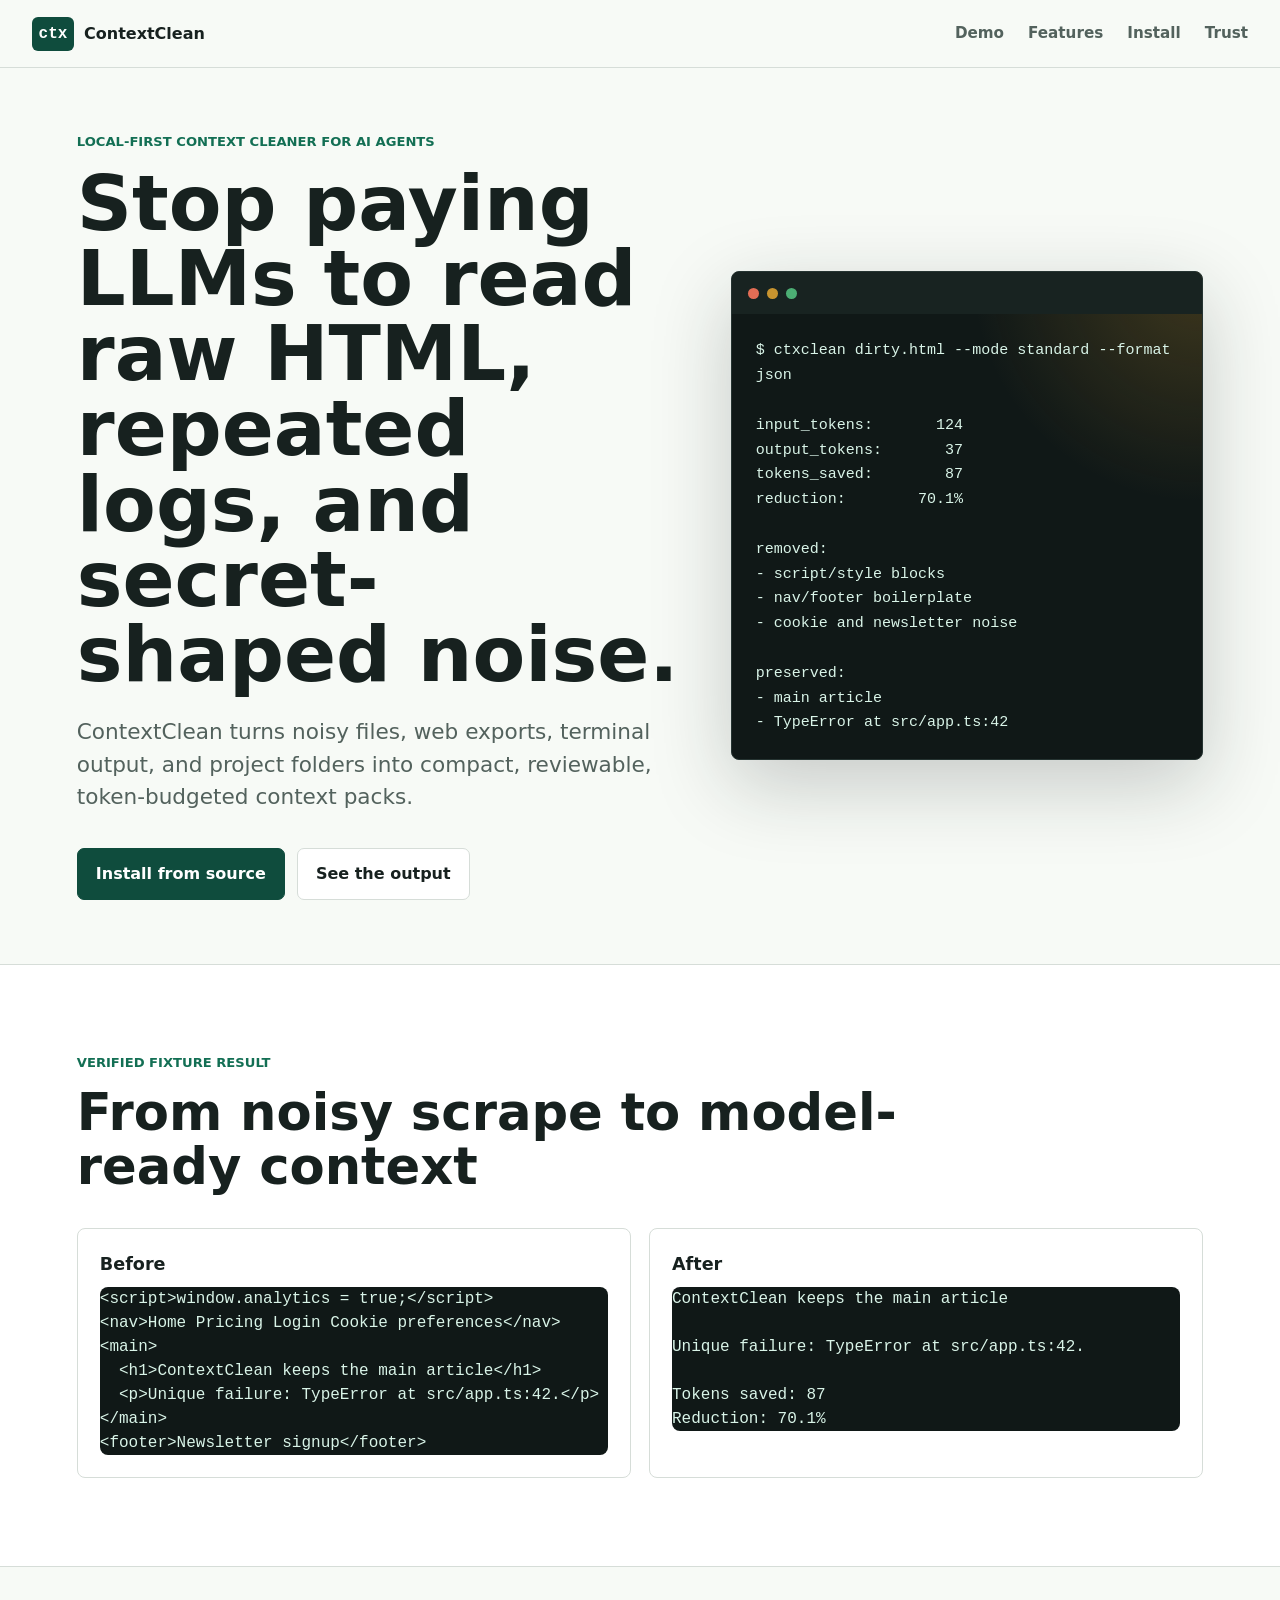
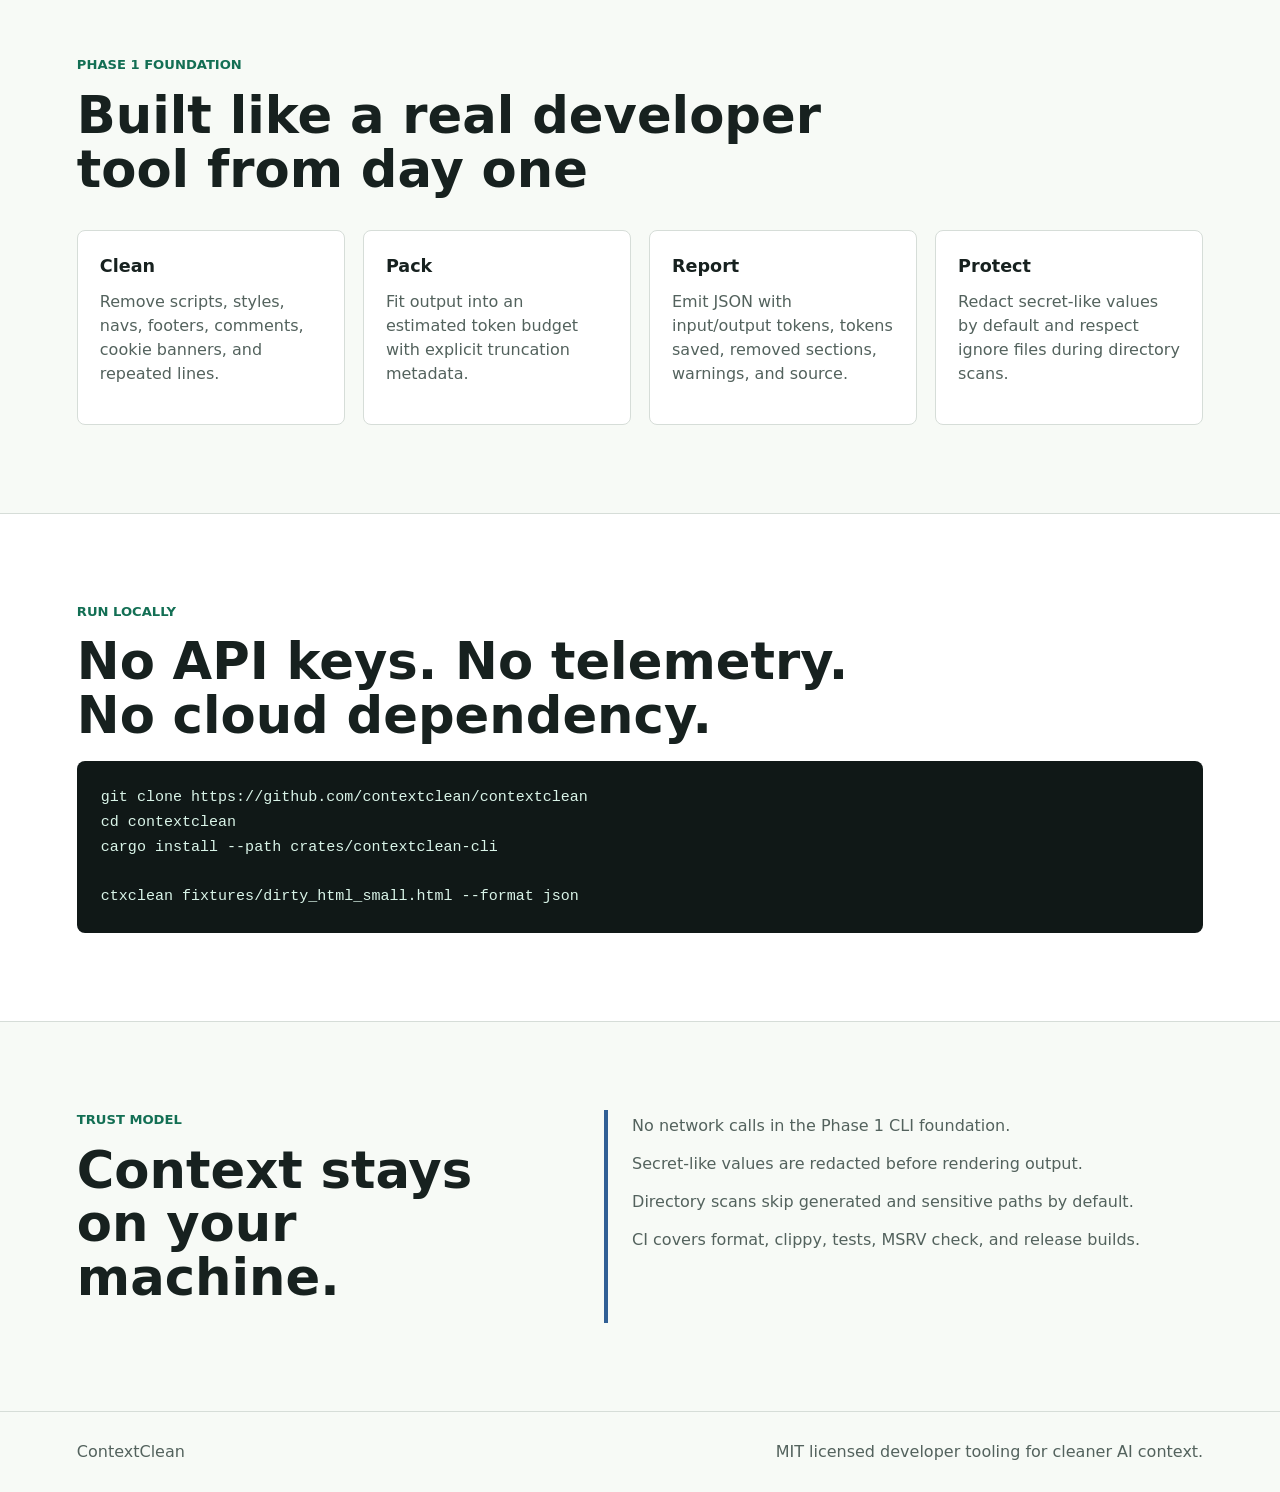
==== site/index.html @ ecf1fe57 "Initial ContextClean foundation" ====
<!doctype html>
<html lang="en">
  <head>
    <meta charset="utf-8" />
    <meta name="viewport" content="width=device-width, initial-scale=1" />
    <title>ContextClean - Local-first context cleaner for AI agents</title>
    <meta
      name="description"
      content="ContextClean cleans, compresses, redacts, and token-budgets noisy AI context before it reaches an LLM."
    />
    <link rel="stylesheet" href="./styles.css" />
  </head>
  <body>
    <header class="site-header">
      <a class="brand" href="#top" aria-label="ContextClean home">
        <span class="mark">ctx</span>
        <span>ContextClean</span>
      </a>
      <nav aria-label="Primary">
        <a href="#demo">Demo</a>
        <a href="#features">Features</a>
        <a href="#install">Install</a>
        <a href="#trust">Trust</a>
      </nav>
    </header>

    <main id="top">
      <section class="hero">
        <div class="hero-copy">
          <p class="eyebrow">Local-first context cleaner for AI agents</p>
          <h1>Stop paying LLMs to read raw HTML, repeated logs, and secret-shaped noise.</h1>
          <p class="lede">
            ContextClean turns noisy files, web exports, terminal output, and project folders into
            compact, reviewable, token-budgeted context packs.
          </p>
          <div class="actions" aria-label="Primary actions">
            <a class="button primary" href="#install">Install from source</a>
            <a class="button secondary" href="#demo">See the output</a>
          </div>
        </div>

        <div class="terminal-visual" aria-label="Terminal demo preview">
          <div class="terminal-bar">
            <span></span>
            <span></span>
            <span></span>
          </div>
          <pre><code>$ ctxclean dirty.html --mode standard --format json

input_tokens:       124
output_tokens:       37
tokens_saved:        87
reduction:        70.1%

removed:
- script/style blocks
- nav/footer boilerplate
- cookie and newsletter noise

preserved:
- main article
- TypeError at src/app.ts:42</code></pre>
        </div>
      </section>

      <section id="demo" class="band">
        <div class="section-heading">
          <p class="eyebrow">Verified fixture result</p>
          <h2>From noisy scrape to model-ready context</h2>
        </div>
        <div class="comparison">
          <article>
            <h3>Before</h3>
            <pre><code>&lt;script&gt;window.analytics = true;&lt;/script&gt;
&lt;nav&gt;Home Pricing Login Cookie preferences&lt;/nav&gt;
&lt;main&gt;
  &lt;h1&gt;ContextClean keeps the main article&lt;/h1&gt;
  &lt;p&gt;Unique failure: TypeError at src/app.ts:42.&lt;/p&gt;
&lt;/main&gt;
&lt;footer&gt;Newsletter signup&lt;/footer&gt;</code></pre>
          </article>
          <article>
            <h3>After</h3>
            <pre><code>ContextClean keeps the main article

Unique failure: TypeError at src/app.ts:42.

Tokens saved: 87
Reduction: 70.1%</code></pre>
          </article>
        </div>
      </section>

      <section id="features" class="features">
        <div class="section-heading">
          <p class="eyebrow">Phase 1 foundation</p>
          <h2>Built like a real developer tool from day one</h2>
        </div>
        <div class="feature-grid">
          <article>
            <h3>Clean</h3>
            <p>Remove scripts, styles, navs, footers, comments, cookie banners, and repeated lines.</p>
          </article>
          <article>
            <h3>Pack</h3>
            <p>Fit output into an estimated token budget with explicit truncation metadata.</p>
          </article>
          <article>
            <h3>Report</h3>
            <p>Emit JSON with input/output tokens, tokens saved, removed sections, warnings, and source.</p>
          </article>
          <article>
            <h3>Protect</h3>
            <p>Redact secret-like values by default and respect ignore files during directory scans.</p>
          </article>
        </div>
      </section>

      <section id="install" class="band">
        <div class="section-heading">
          <p class="eyebrow">Run locally</p>
          <h2>No API keys. No telemetry. No cloud dependency.</h2>
        </div>
        <pre class="install"><code>git clone https://github.com/contextclean/contextclean
cd contextclean
cargo install --path crates/contextclean-cli

ctxclean fixtures/dirty_html_small.html --format json</code></pre>
      </section>

      <section id="trust" class="trust">
        <div>
          <p class="eyebrow">Trust model</p>
          <h2>Context stays on your machine.</h2>
        </div>
        <ul>
          <li>No network calls in the Phase 1 CLI foundation.</li>
          <li>Secret-like values are redacted before rendering output.</li>
          <li>Directory scans skip generated and sensitive paths by default.</li>
          <li>CI covers format, clippy, tests, MSRV check, and release builds.</li>
        </ul>
      </section>
    </main>

    <footer>
      <span>ContextClean</span>
      <span>MIT licensed developer tooling for cleaner AI context.</span>
    </footer>
  </body>
</html>
---- site/styles.css ----
:root {
  color-scheme: light;
  --ink: #17211f;
  --muted: #53625d;
  --line: #d6ddd8;
  --paper: #f7faf6;
  --panel: #ffffff;
  --green: #136f54;
  --green-dark: #0f4c3d;
  --gold: #c8942f;
  --blue: #315f95;
  --code: #101817;
}

* {
  box-sizing: border-box;
}

html {
  scroll-behavior: smooth;
}

body {
  margin: 0;
  background: var(--paper);
  color: var(--ink);
  font-family:
    Inter, ui-sans-serif, system-ui, -apple-system, BlinkMacSystemFont, "Segoe UI", sans-serif;
  line-height: 1.5;
}

a {
  color: inherit;
}

.site-header {
  align-items: center;
  background: rgba(247, 250, 246, 0.92);
  border-bottom: 1px solid var(--line);
  display: flex;
  justify-content: space-between;
  min-height: 68px;
  padding: 0 32px;
  position: sticky;
  top: 0;
  z-index: 10;
}

.brand {
  align-items: center;
  display: inline-flex;
  font-weight: 750;
  gap: 10px;
  text-decoration: none;
}

.mark {
  align-items: center;
  background: var(--green-dark);
  border-radius: 6px;
  color: white;
  display: inline-flex;
  font-family: ui-monospace, SFMono-Regular, Consolas, monospace;
  height: 34px;
  justify-content: center;
  width: 42px;
}

nav {
  display: flex;
  gap: 24px;
}

nav a {
  color: var(--muted);
  font-size: 0.95rem;
  font-weight: 650;
  text-decoration: none;
}

.hero {
  align-items: center;
  display: grid;
  gap: 48px;
  grid-template-columns: minmax(0, 1fr) minmax(420px, 0.78fr);
  min-height: calc(100vh - 68px);
  padding: 64px clamp(24px, 6vw, 96px);
}

.hero-copy {
  max-width: 820px;
}

.eyebrow {
  color: var(--green);
  font-size: 0.82rem;
  font-weight: 780;
  letter-spacing: 0;
  margin: 0 0 14px;
  text-transform: uppercase;
}

h1,
h2,
h3,
p {
  margin-top: 0;
}

h1 {
  font-size: clamp(2.6rem, 6vw, 5.8rem);
  line-height: 0.98;
  margin-bottom: 24px;
  max-width: 980px;
}

h2 {
  font-size: clamp(2rem, 4vw, 3.4rem);
  line-height: 1.05;
  margin-bottom: 18px;
}

h3 {
  font-size: 1.1rem;
  margin-bottom: 10px;
}

.lede {
  color: var(--muted);
  font-size: clamp(1.08rem, 2vw, 1.35rem);
  max-width: 720px;
}

.actions {
  display: flex;
  flex-wrap: wrap;
  gap: 12px;
  margin-top: 34px;
}

.button {
  border: 1px solid var(--line);
  border-radius: 7px;
  font-weight: 720;
  padding: 13px 18px;
  text-decoration: none;
}

.button.primary {
  background: var(--green-dark);
  border-color: var(--green-dark);
  color: white;
}

.button.secondary {
  background: var(--panel);
  color: var(--ink);
}

.terminal-visual {
  background:
    radial-gradient(circle at top right, rgba(200, 148, 47, 0.25), transparent 34%),
    var(--code);
  border: 1px solid #263432;
  border-radius: 8px;
  box-shadow: 0 24px 80px rgba(23, 33, 31, 0.22);
  color: #d9f4e8;
  overflow: hidden;
}

.terminal-bar {
  align-items: center;
  background: #182321;
  display: flex;
  gap: 8px;
  height: 42px;
  padding: 0 16px;
}

.terminal-bar span {
  border-radius: 50%;
  display: block;
  height: 11px;
  width: 11px;
}

.terminal-bar span:nth-child(1) {
  background: #e36d55;
}

.terminal-bar span:nth-child(2) {
  background: var(--gold);
}

.terminal-bar span:nth-child(3) {
  background: #4cae74;
}

pre {
  margin: 0;
  overflow-x: auto;
  white-space: pre-wrap;
}

code {
  font-family: "Cascadia Code", "SFMono-Regular", Consolas, monospace;
}

.terminal-visual pre,
.install {
  font-size: 0.94rem;
  line-height: 1.65;
  padding: 24px;
}

.band,
.features,
.trust {
  padding: 88px clamp(24px, 6vw, 96px);
}

.band {
  background: var(--panel);
  border-bottom: 1px solid var(--line);
  border-top: 1px solid var(--line);
}

.section-heading {
  max-width: 820px;
}

.comparison {
  display: grid;
  gap: 18px;
  grid-template-columns: repeat(2, minmax(0, 1fr));
  margin-top: 34px;
}

.comparison article,
.feature-grid article {
  background: var(--panel);
  border: 1px solid var(--line);
  border-radius: 8px;
  padding: 22px;
}

.comparison pre,
.install {
  background: var(--code);
  border-radius: 8px;
  color: #d9f4e8;
}

.feature-grid {
  display: grid;
  gap: 18px;
  grid-template-columns: repeat(4, minmax(0, 1fr));
  margin-top: 34px;
}

.feature-grid p,
.trust li {
  color: var(--muted);
}

.trust {
  display: grid;
  gap: 48px;
  grid-template-columns: 0.8fr 1fr;
}

.trust ul {
  border-left: 4px solid var(--blue);
  list-style: none;
  margin: 0;
  padding: 4px 0 4px 24px;
}

.trust li + li {
  margin-top: 14px;
}

footer {
  align-items: center;
  border-top: 1px solid var(--line);
  color: var(--muted);
  display: flex;
  gap: 16px;
  justify-content: space-between;
  padding: 28px clamp(24px, 6vw, 96px);
}

@media (max-width: 900px) {
  .site-header {
    align-items: flex-start;
    flex-direction: column;
    gap: 12px;
    padding: 18px 22px;
  }

  nav {
    flex-wrap: wrap;
    gap: 14px;
  }

  .hero,
  .comparison,
  .feature-grid,
  .trust {
    grid-template-columns: 1fr;
  }

  .hero {
    min-height: auto;
    padding-top: 54px;
  }

  footer {
    align-items: flex-start;
    flex-direction: column;
  }
}
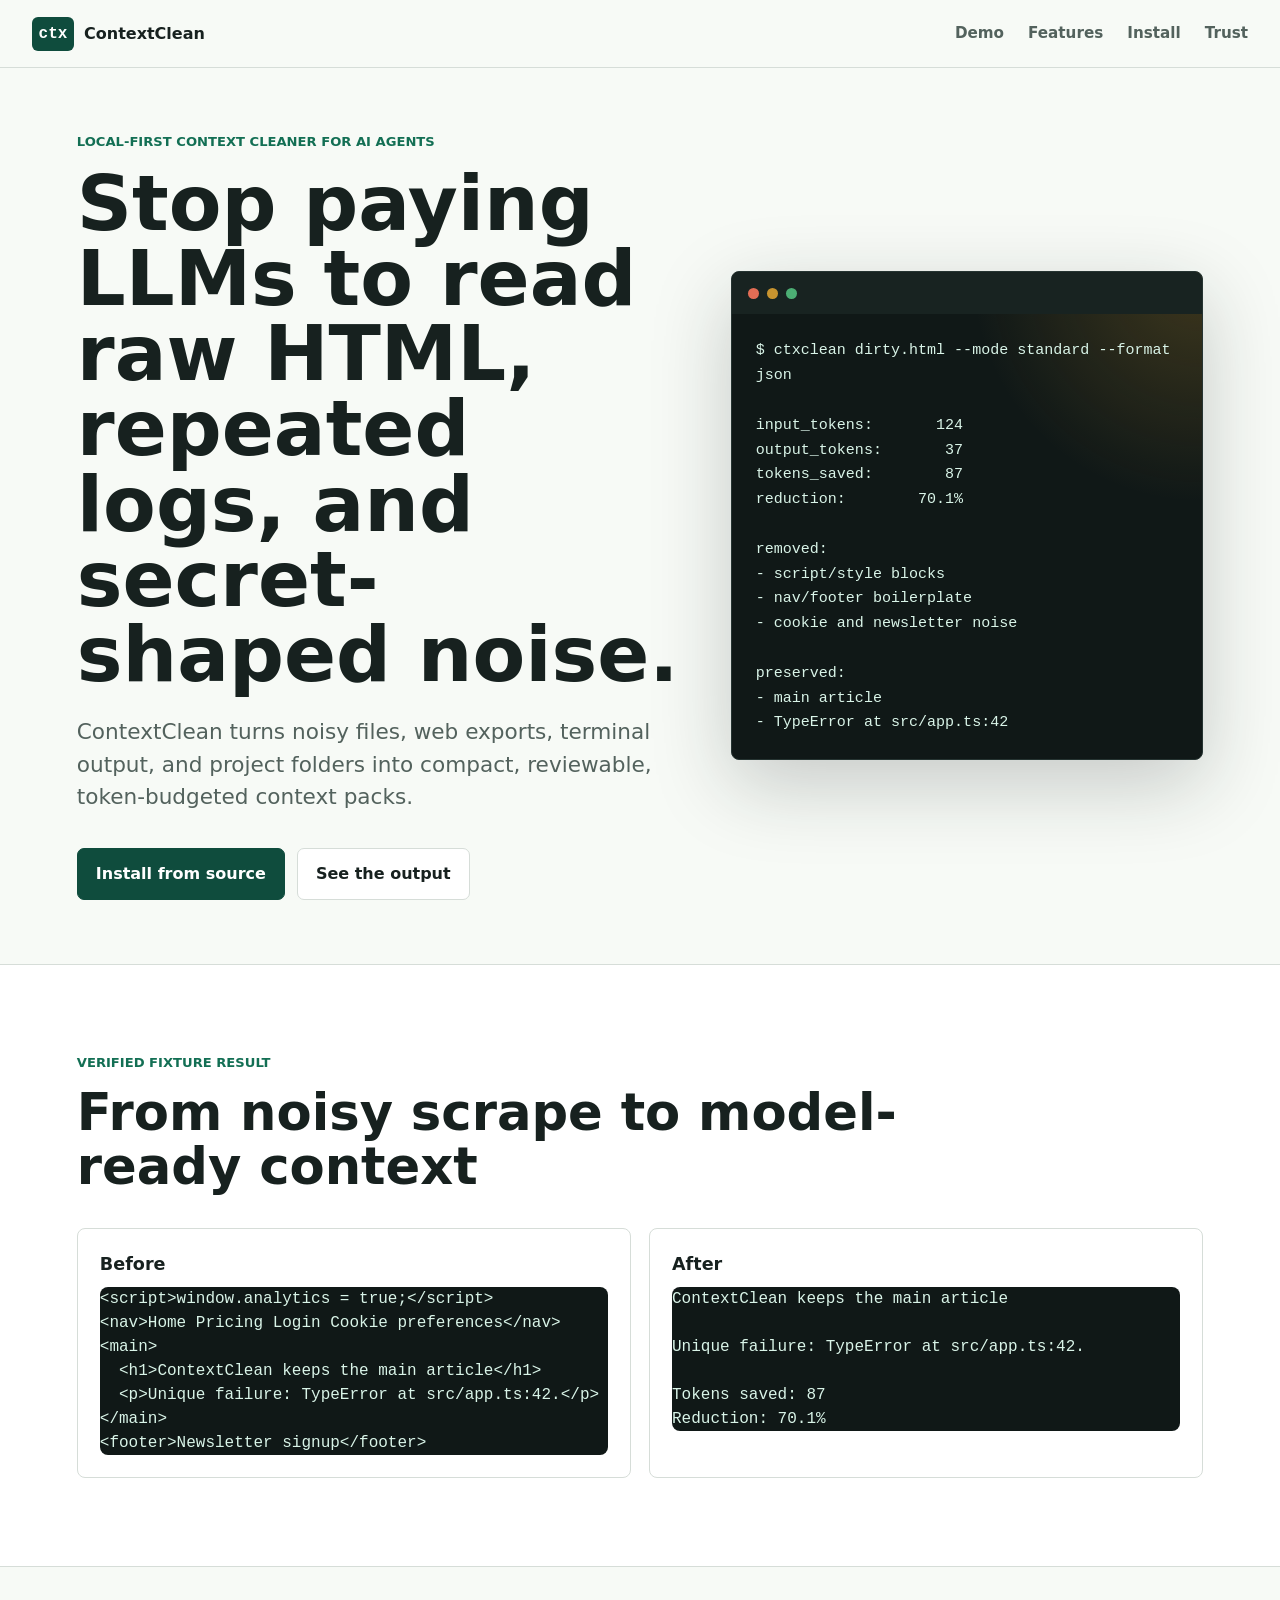
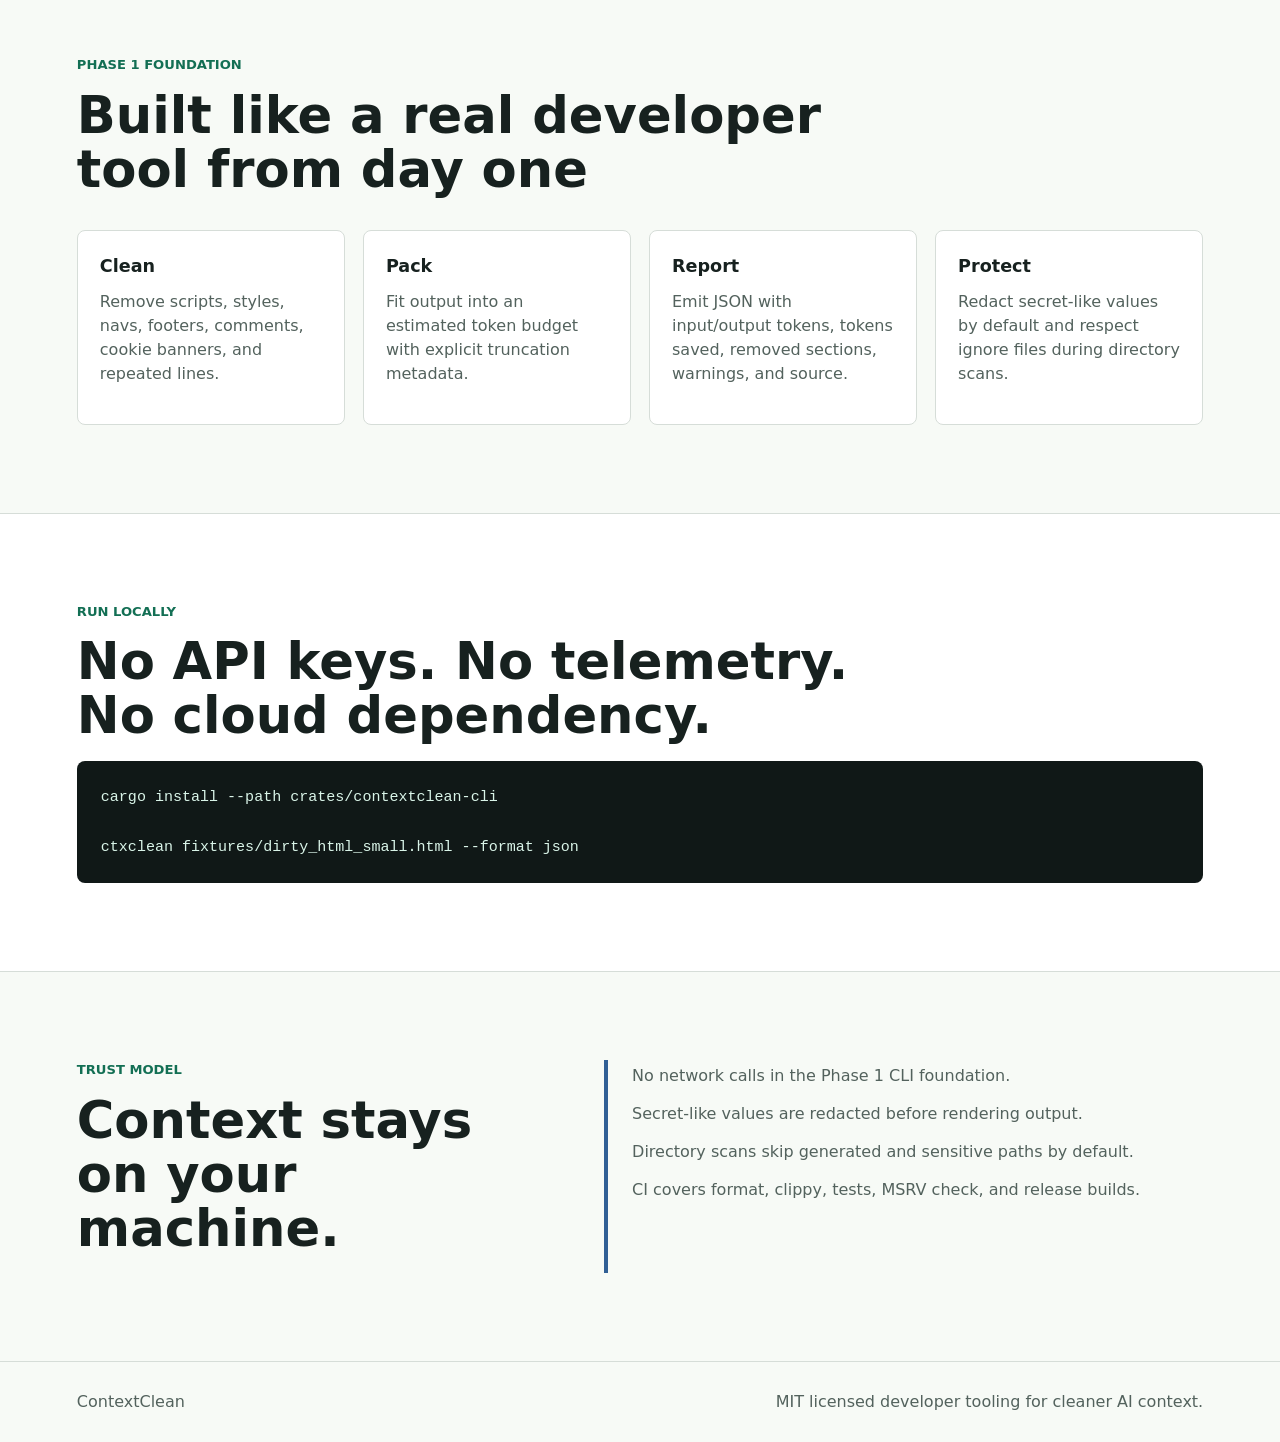
==== commit 45f79ba1: "Harden phase gate verification" ====
--- a/site/index.html
+++ b/site/index.html
@@ -121,9 +121,7 @@
           <p class="eyebrow">Run locally</p>
           <h2>No API keys. No telemetry. No cloud dependency.</h2>
         </div>
-        <pre class="install"><code>git clone https://github.com/contextclean/contextclean
-cd contextclean
-cargo install --path crates/contextclean-cli
+        <pre class="install"><code>cargo install --path crates/contextclean-cli
 
 ctxclean fixtures/dirty_html_small.html --format json</code></pre>
       </section>
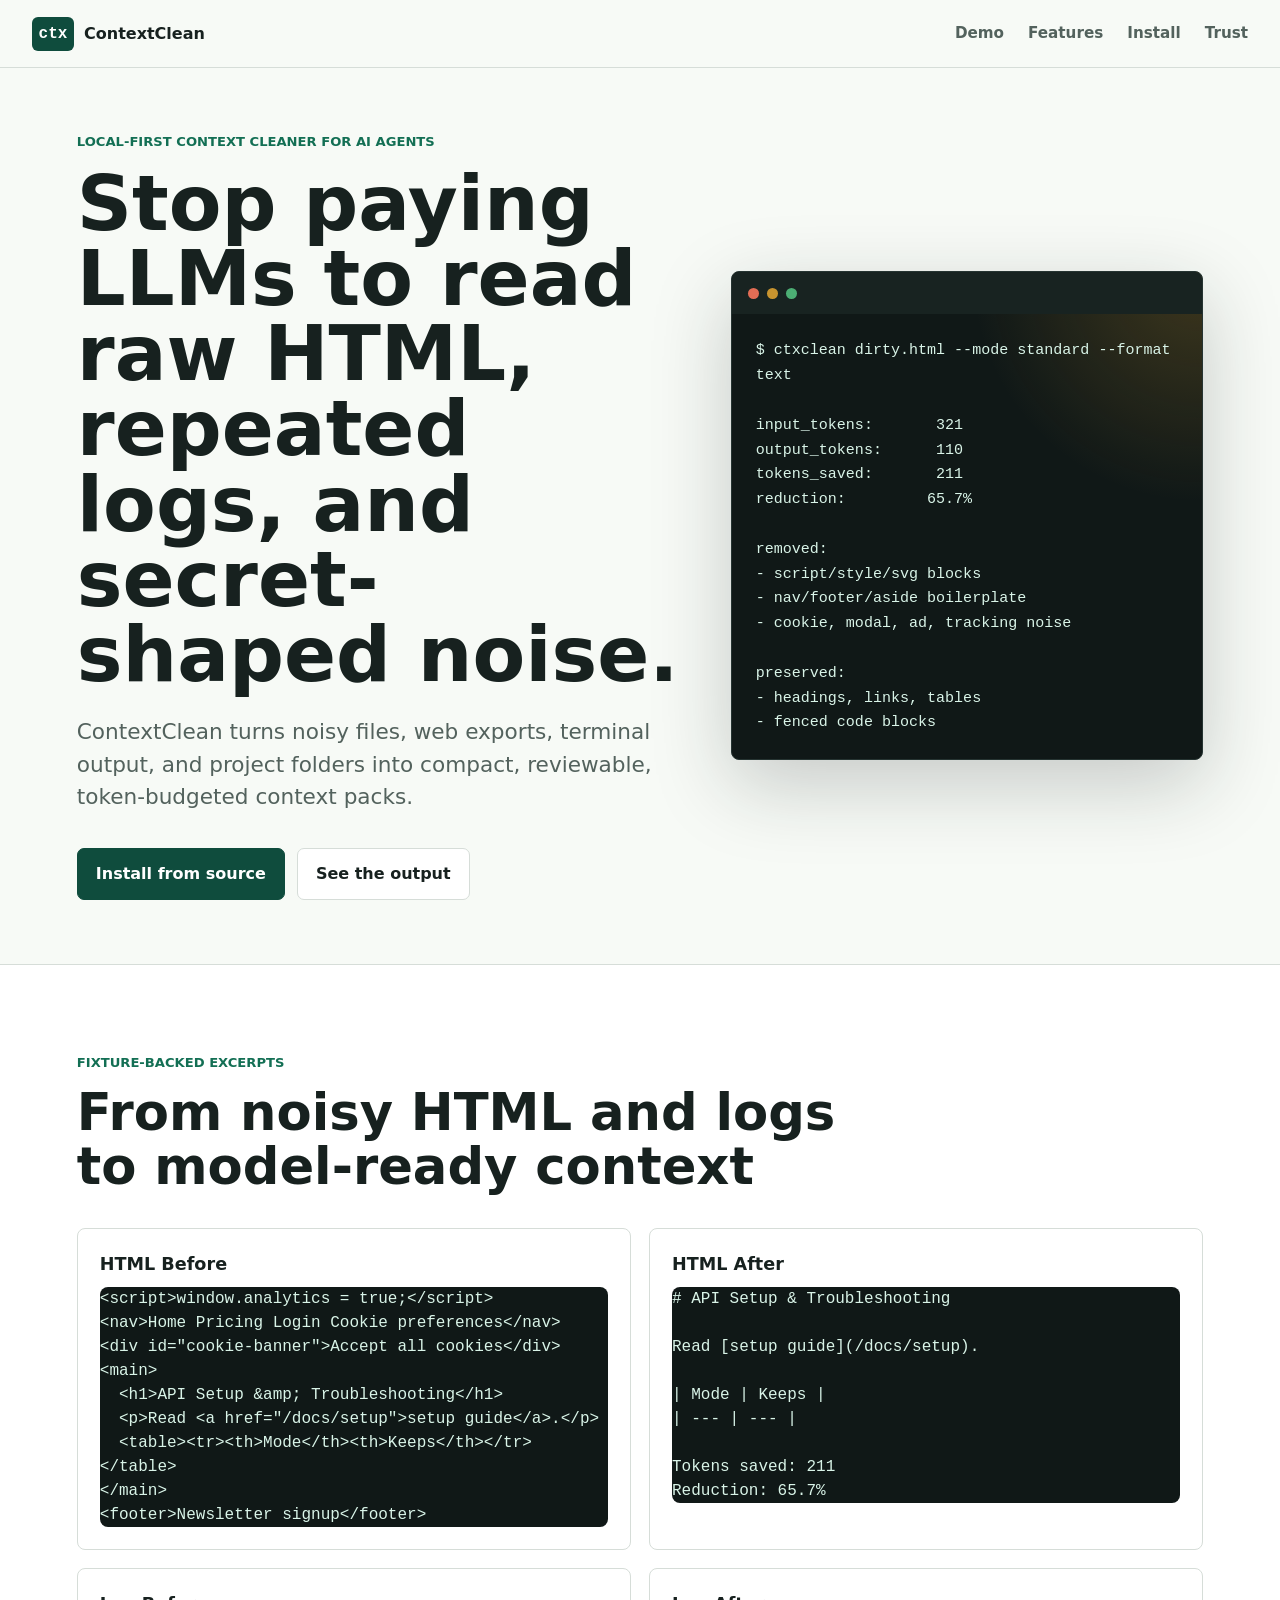
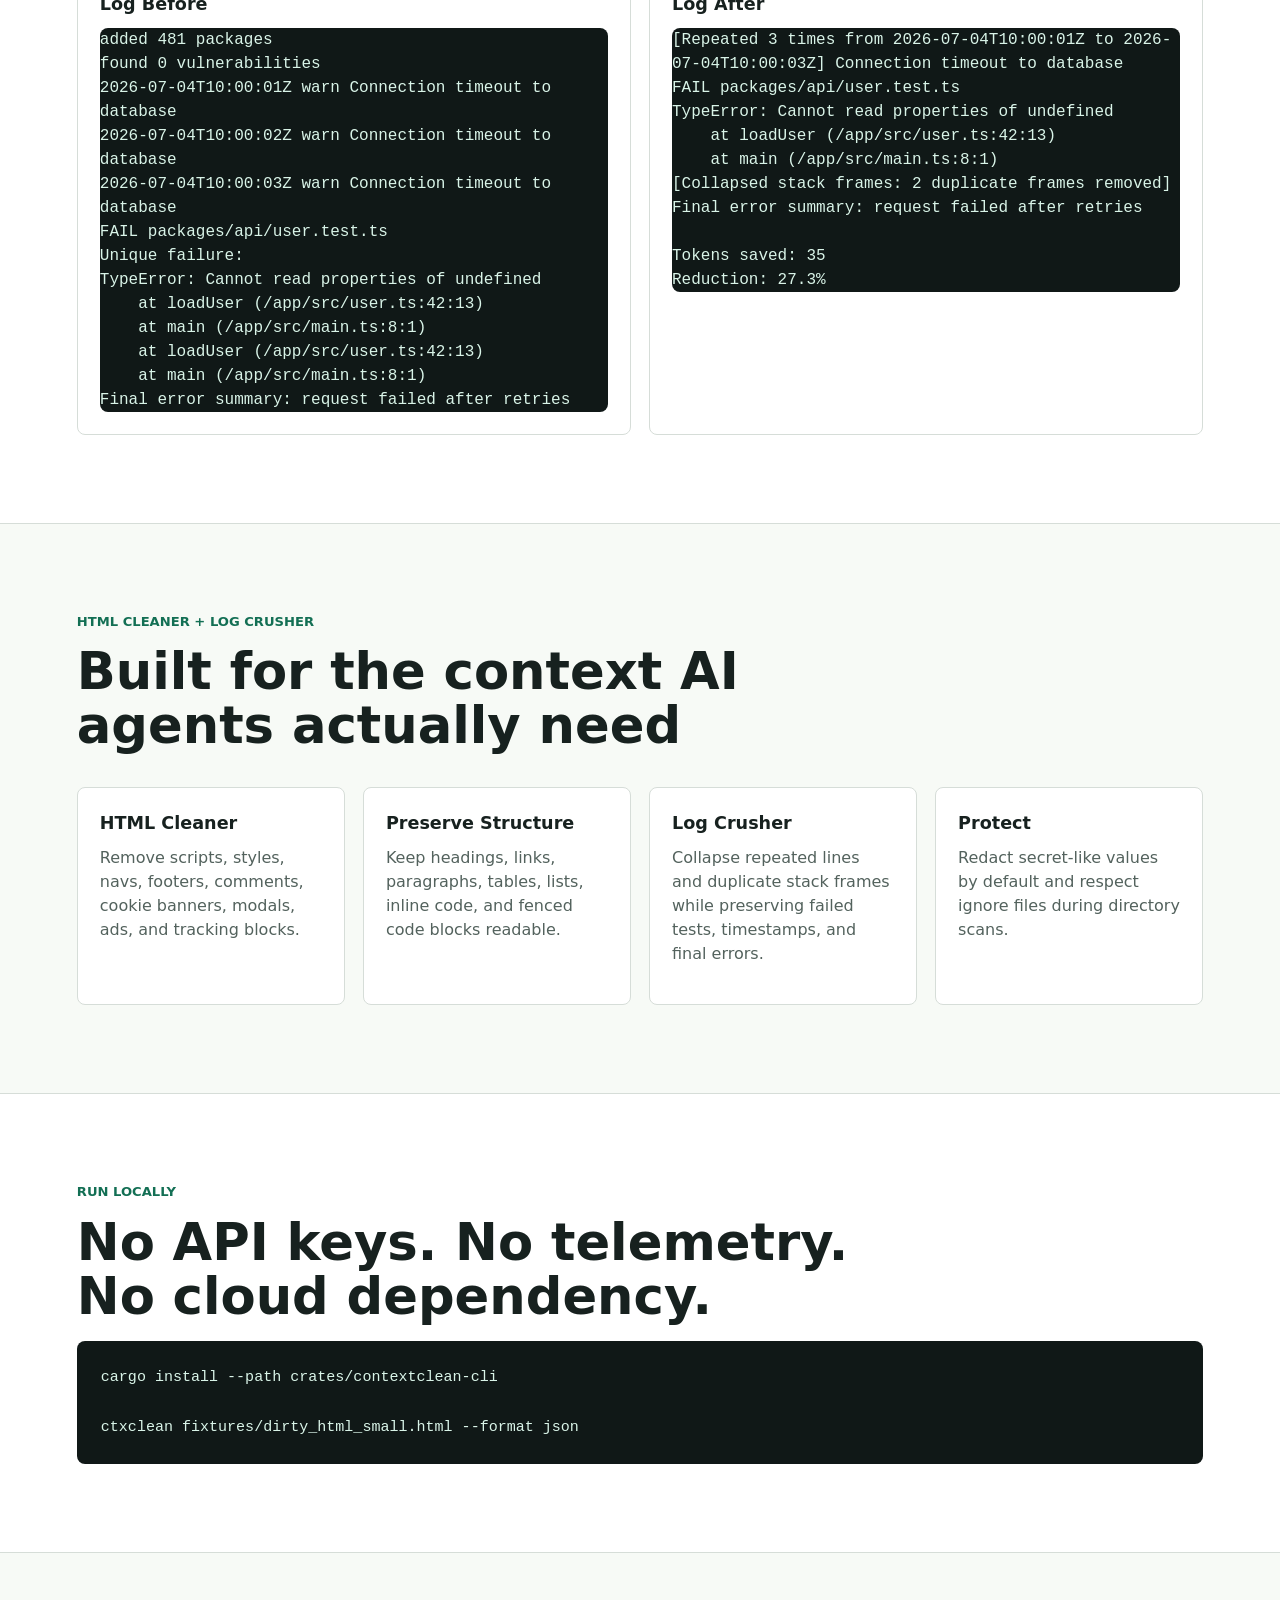
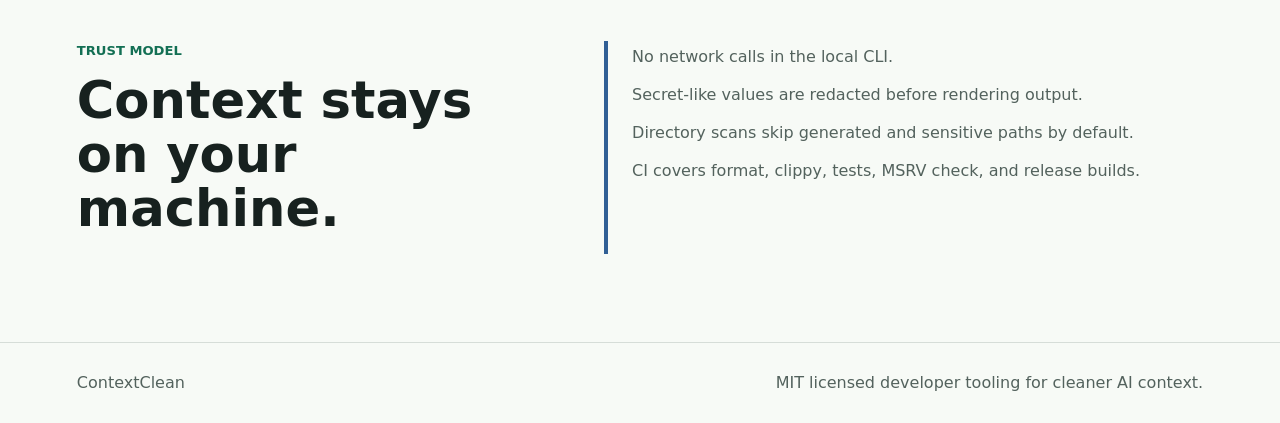
==== commit d7e0eacd: "Implement HTML cleaner and log crusher" ====
--- a/site/index.html
+++ b/site/index.html
@@ -45,69 +45,103 @@
             <span></span>
             <span></span>
           </div>
-          <pre><code>$ ctxclean dirty.html --mode standard --format json
+          <pre><code>$ ctxclean dirty.html --mode standard --format text
 
-input_tokens:       124
-output_tokens:       37
-tokens_saved:        87
-reduction:        70.1%
+input_tokens:       321
+output_tokens:      110
+tokens_saved:       211
+reduction:         65.7%
 
 removed:
-- script/style blocks
-- nav/footer boilerplate
-- cookie and newsletter noise
+- script/style/svg blocks
+- nav/footer/aside boilerplate
+- cookie, modal, ad, tracking noise
 
 preserved:
-- main article
-- TypeError at src/app.ts:42</code></pre>
+- headings, links, tables
+- fenced code blocks</code></pre>
         </div>
       </section>
 
       <section id="demo" class="band">
         <div class="section-heading">
-          <p class="eyebrow">Verified fixture result</p>
-          <h2>From noisy scrape to model-ready context</h2>
+          <p class="eyebrow">Fixture-backed excerpts</p>
+          <h2>From noisy HTML and logs to model-ready context</h2>
         </div>
         <div class="comparison">
           <article>
-            <h3>Before</h3>
+            <h3>HTML Before</h3>
             <pre><code>&lt;script&gt;window.analytics = true;&lt;/script&gt;
 &lt;nav&gt;Home Pricing Login Cookie preferences&lt;/nav&gt;
+&lt;div id="cookie-banner"&gt;Accept all cookies&lt;/div&gt;
 &lt;main&gt;
-  &lt;h1&gt;ContextClean keeps the main article&lt;/h1&gt;
-  &lt;p&gt;Unique failure: TypeError at src/app.ts:42.&lt;/p&gt;
+  &lt;h1&gt;API Setup &amp;amp; Troubleshooting&lt;/h1&gt;
+  &lt;p&gt;Read &lt;a href="/docs/setup"&gt;setup guide&lt;/a&gt;.&lt;/p&gt;
+  &lt;table&gt;&lt;tr&gt;&lt;th&gt;Mode&lt;/th&gt;&lt;th&gt;Keeps&lt;/th&gt;&lt;/tr&gt;&lt;/table&gt;
 &lt;/main&gt;
 &lt;footer&gt;Newsletter signup&lt;/footer&gt;</code></pre>
           </article>
           <article>
-            <h3>After</h3>
-            <pre><code>ContextClean keeps the main article
+            <h3>HTML After</h3>
+            <pre><code># API Setup &amp; Troubleshooting
 
-Unique failure: TypeError at src/app.ts:42.
+Read [setup guide](/docs/setup).
 
-Tokens saved: 87
-Reduction: 70.1%</code></pre>
+| Mode | Keeps |
+| --- | --- |
+
+Tokens saved: 211
+Reduction: 65.7%</code></pre>
+          </article>
+          <article>
+            <h3>Log Before</h3>
+            <pre><code>added 481 packages
+found 0 vulnerabilities
+2026-07-04T10:00:01Z warn Connection timeout to database
+2026-07-04T10:00:02Z warn Connection timeout to database
+2026-07-04T10:00:03Z warn Connection timeout to database
+FAIL packages/api/user.test.ts
+Unique failure:
+TypeError: Cannot read properties of undefined
+    at loadUser (/app/src/user.ts:42:13)
+    at main (/app/src/main.ts:8:1)
+    at loadUser (/app/src/user.ts:42:13)
+    at main (/app/src/main.ts:8:1)
+Final error summary: request failed after retries</code></pre>
+          </article>
+          <article>
+            <h3>Log After</h3>
+            <pre><code>[Repeated 3 times from 2026-07-04T10:00:01Z to 2026-07-04T10:00:03Z] Connection timeout to database
+FAIL packages/api/user.test.ts
+TypeError: Cannot read properties of undefined
+    at loadUser (/app/src/user.ts:42:13)
+    at main (/app/src/main.ts:8:1)
+[Collapsed stack frames: 2 duplicate frames removed]
+Final error summary: request failed after retries
+
+Tokens saved: 35
+Reduction: 27.3%</code></pre>
           </article>
         </div>
       </section>
 
       <section id="features" class="features">
         <div class="section-heading">
-          <p class="eyebrow">Phase 1 foundation</p>
-          <h2>Built like a real developer tool from day one</h2>
+          <p class="eyebrow">HTML Cleaner + Log Crusher</p>
+          <h2>Built for the context AI agents actually need</h2>
         </div>
         <div class="feature-grid">
           <article>
-            <h3>Clean</h3>
-            <p>Remove scripts, styles, navs, footers, comments, cookie banners, and repeated lines.</p>
+            <h3>HTML Cleaner</h3>
+            <p>Remove scripts, styles, navs, footers, comments, cookie banners, modals, ads, and tracking blocks.</p>
           </article>
           <article>
-            <h3>Pack</h3>
-            <p>Fit output into an estimated token budget with explicit truncation metadata.</p>
+            <h3>Preserve Structure</h3>
+            <p>Keep headings, links, paragraphs, tables, lists, inline code, and fenced code blocks readable.</p>
           </article>
           <article>
-            <h3>Report</h3>
-            <p>Emit JSON with input/output tokens, tokens saved, removed sections, warnings, and source.</p>
+            <h3>Log Crusher</h3>
+            <p>Collapse repeated lines and duplicate stack frames while preserving failed tests, timestamps, and final errors.</p>
           </article>
           <article>
             <h3>Protect</h3>
@@ -132,7 +166,7 @@
           <h2>Context stays on your machine.</h2>
         </div>
         <ul>
-          <li>No network calls in the Phase 1 CLI foundation.</li>
+          <li>No network calls in the local CLI.</li>
           <li>Secret-like values are redacted before rendering output.</li>
           <li>Directory scans skip generated and sensitive paths by default.</li>
           <li>CI covers format, clippy, tests, MSRV check, and release builds.</li>
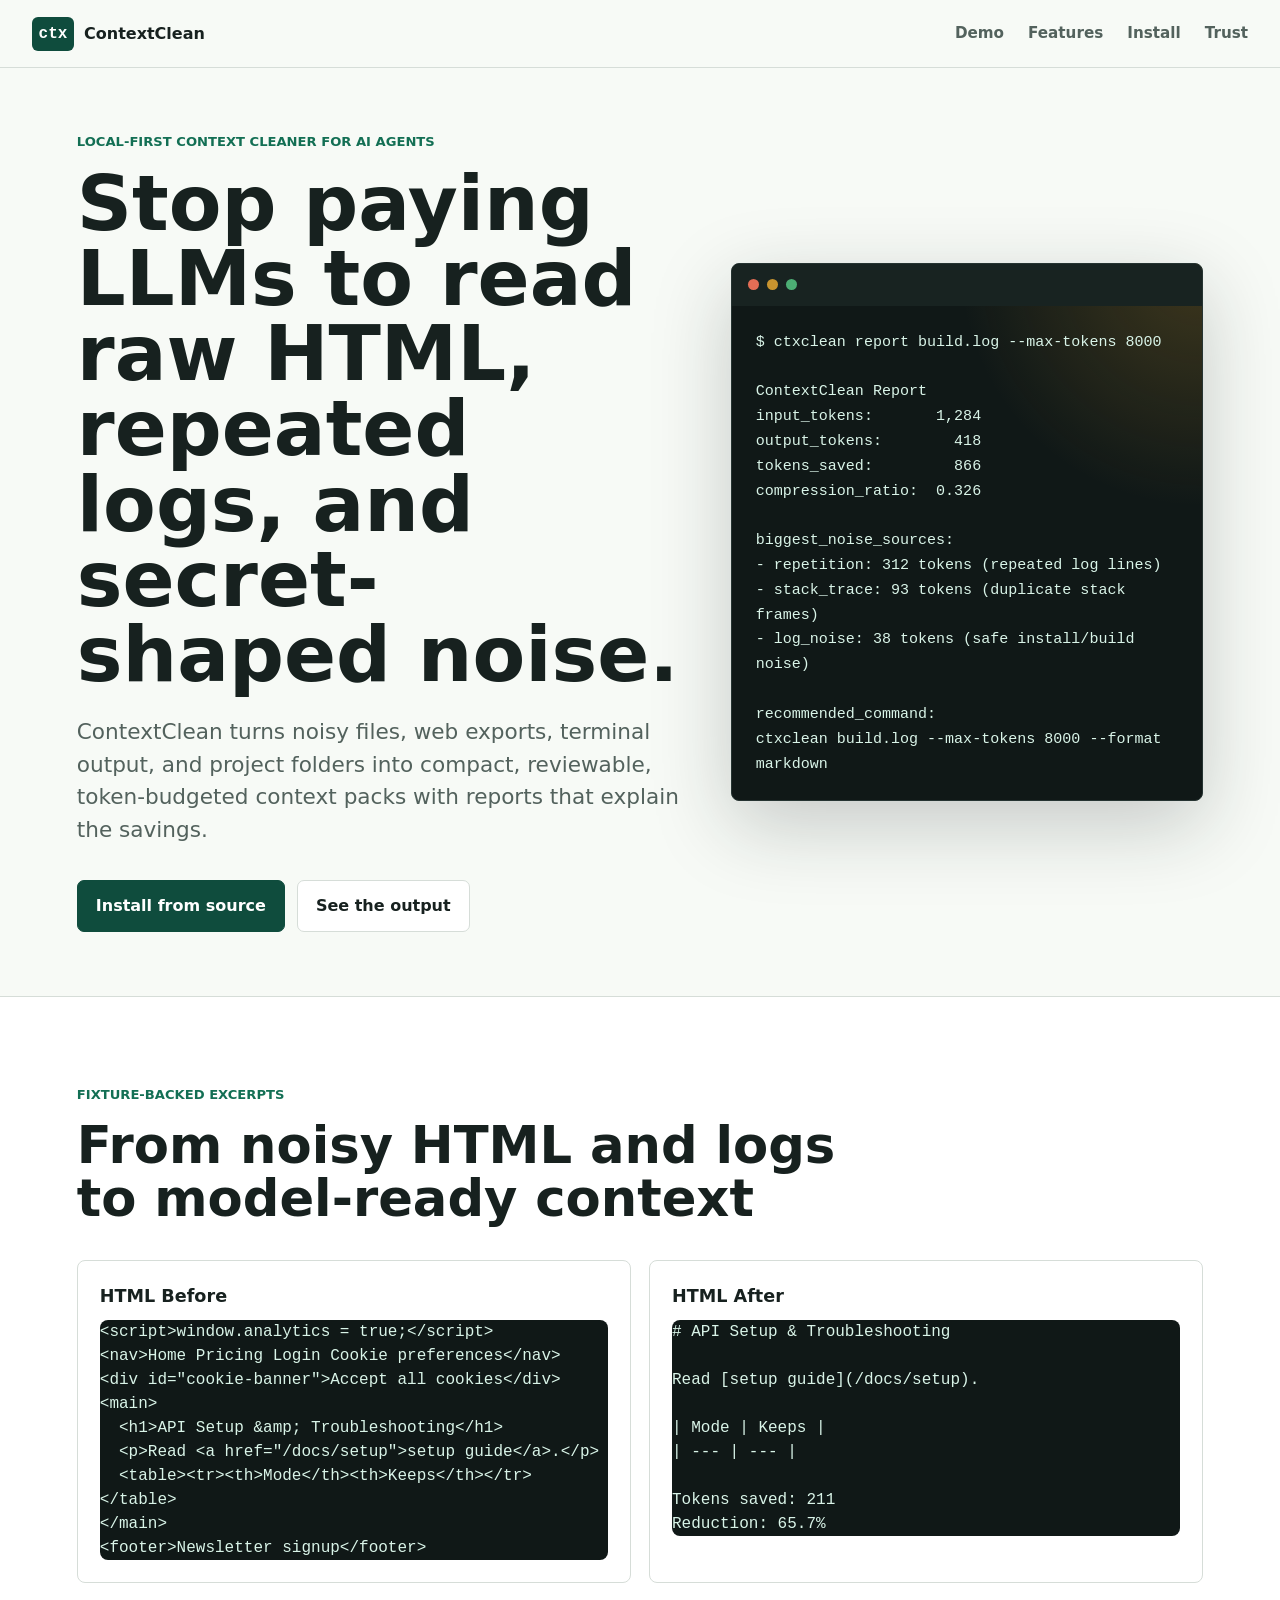
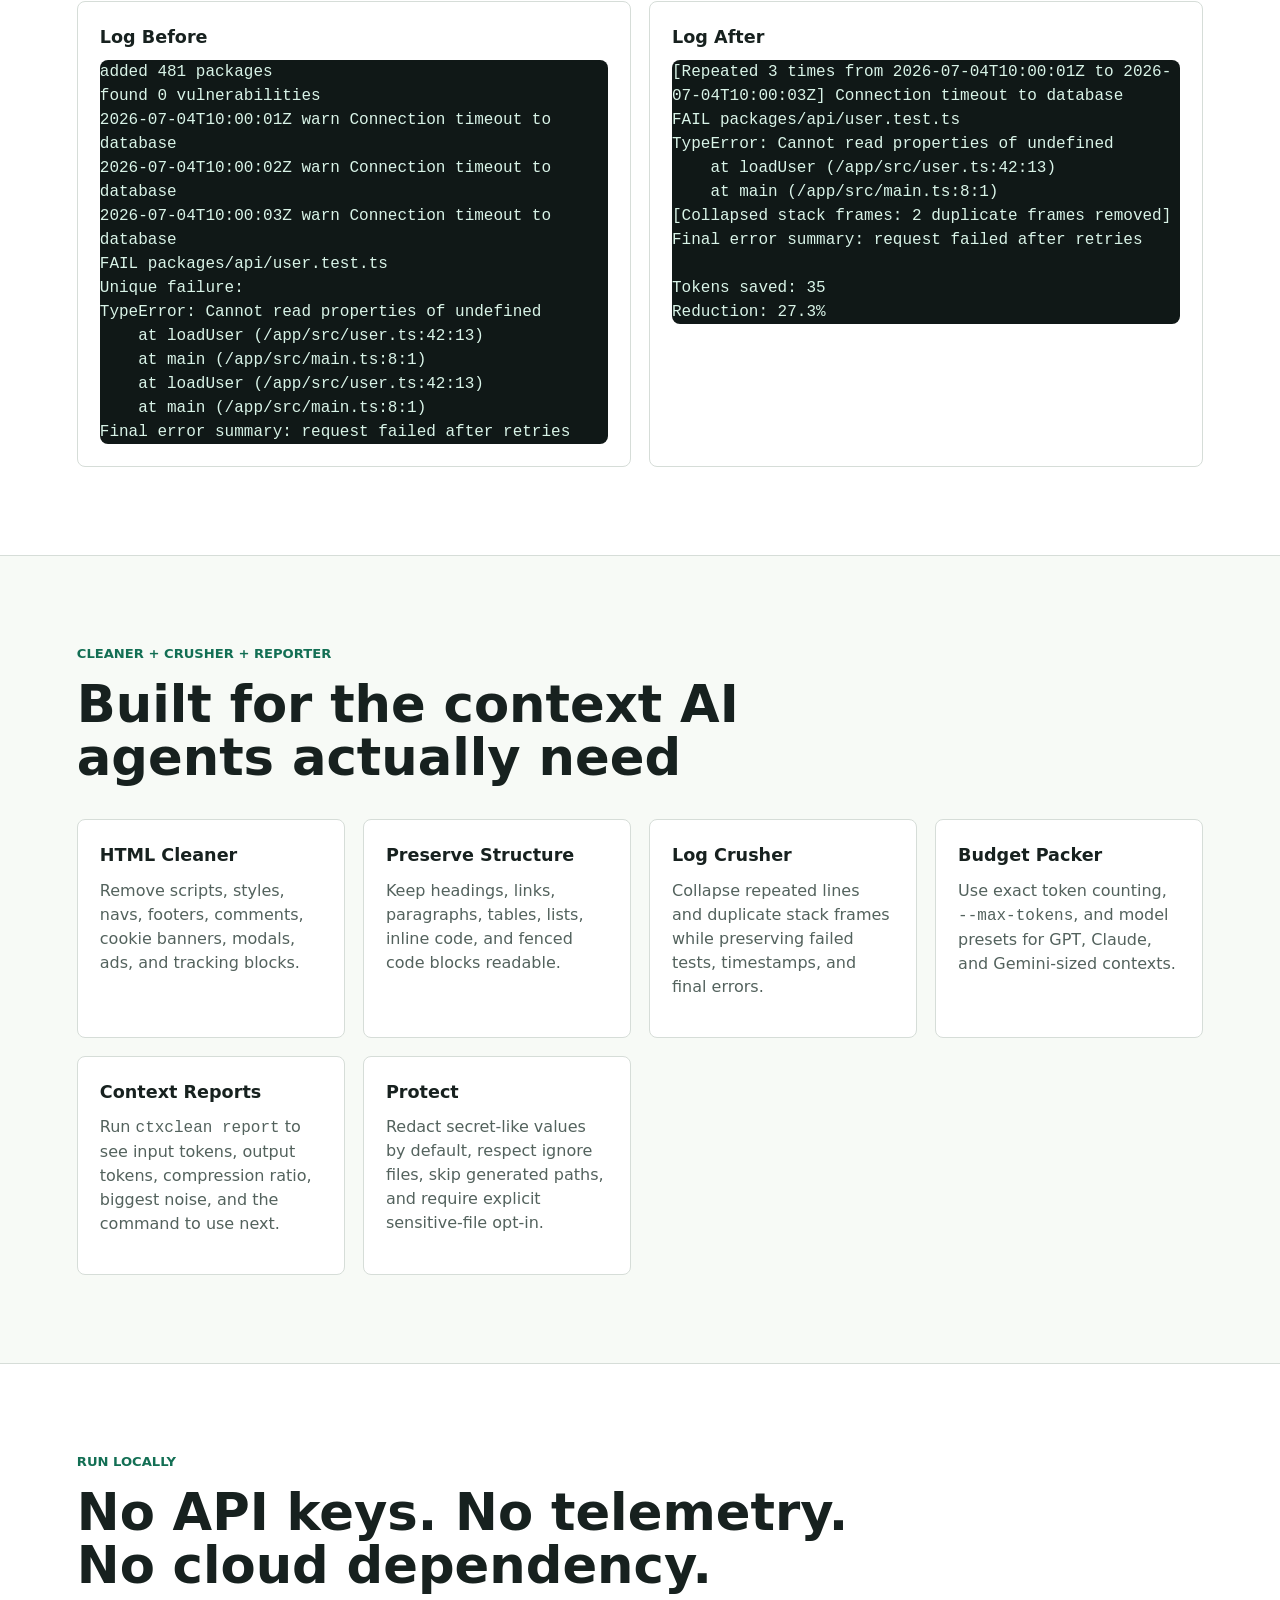
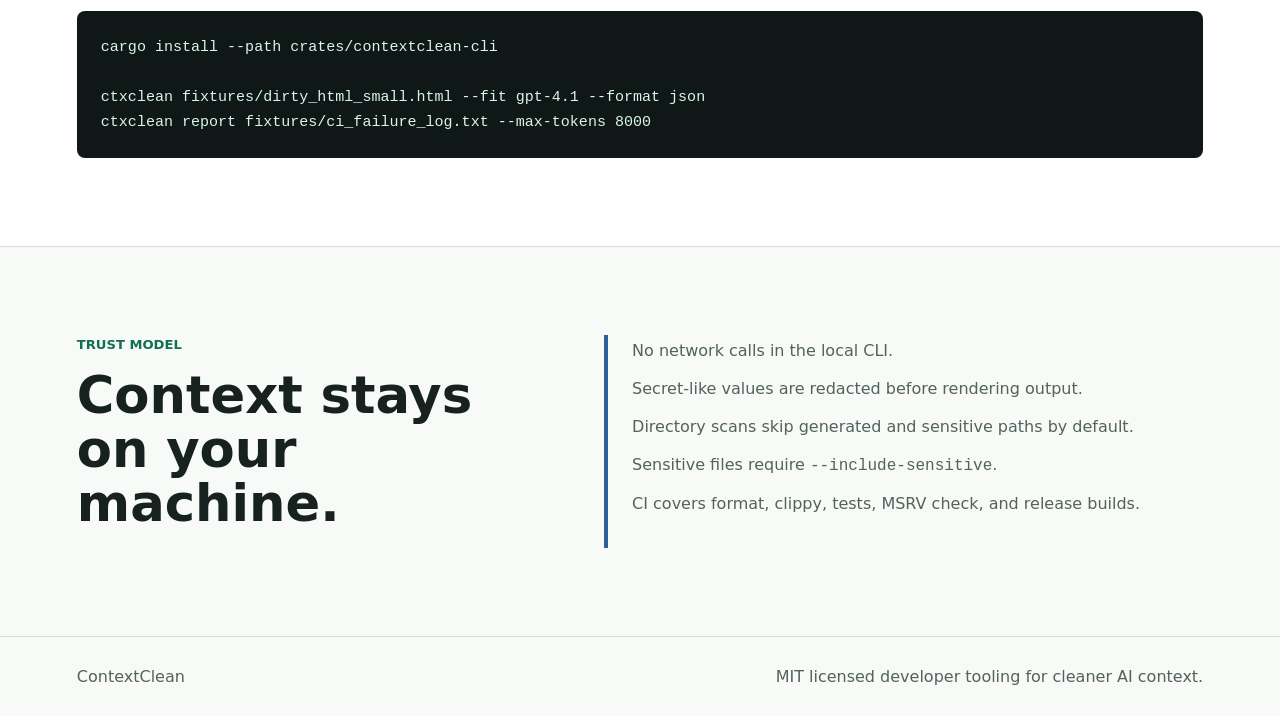
==== commit 4b74802b: "Implement token budgets reports and safety controls" ====
--- a/site/index.html
+++ b/site/index.html
@@ -31,7 +31,7 @@
           <h1>Stop paying LLMs to read raw HTML, repeated logs, and secret-shaped noise.</h1>
           <p class="lede">
             ContextClean turns noisy files, web exports, terminal output, and project folders into
-            compact, reviewable, token-budgeted context packs.
+            compact, reviewable, token-budgeted context packs with reports that explain the savings.
           </p>
           <div class="actions" aria-label="Primary actions">
             <a class="button primary" href="#install">Install from source</a>
@@ -45,21 +45,21 @@
             <span></span>
             <span></span>
           </div>
-          <pre><code>$ ctxclean dirty.html --mode standard --format text
+          <pre><code>$ ctxclean report build.log --max-tokens 8000
 
-input_tokens:       321
-output_tokens:      110
-tokens_saved:       211
-reduction:         65.7%
+ContextClean Report
+input_tokens:       1,284
+output_tokens:        418
+tokens_saved:         866
+compression_ratio:  0.326
 
-removed:
-- script/style/svg blocks
-- nav/footer/aside boilerplate
-- cookie, modal, ad, tracking noise
+biggest_noise_sources:
+- repetition: 312 tokens (repeated log lines)
+- stack_trace: 93 tokens (duplicate stack frames)
+- log_noise: 38 tokens (safe install/build noise)
 
-preserved:
-- headings, links, tables
-- fenced code blocks</code></pre>
+recommended_command:
+ctxclean build.log --max-tokens 8000 --format markdown</code></pre>
         </div>
       </section>
 
@@ -127,7 +127,7 @@
 
       <section id="features" class="features">
         <div class="section-heading">
-          <p class="eyebrow">HTML Cleaner + Log Crusher</p>
+          <p class="eyebrow">Cleaner + Crusher + Reporter</p>
           <h2>Built for the context AI agents actually need</h2>
         </div>
         <div class="feature-grid">
@@ -144,8 +144,16 @@
             <p>Collapse repeated lines and duplicate stack frames while preserving failed tests, timestamps, and final errors.</p>
           </article>
           <article>
+            <h3>Budget Packer</h3>
+            <p>Use exact token counting, <code>--max-tokens</code>, and model presets for GPT, Claude, and Gemini-sized contexts.</p>
+          </article>
+          <article>
+            <h3>Context Reports</h3>
+            <p>Run <code>ctxclean report</code> to see input tokens, output tokens, compression ratio, biggest noise, and the command to use next.</p>
+          </article>
+          <article>
             <h3>Protect</h3>
-            <p>Redact secret-like values by default and respect ignore files during directory scans.</p>
+            <p>Redact secret-like values by default, respect ignore files, skip generated paths, and require explicit sensitive-file opt-in.</p>
           </article>
         </div>
       </section>
@@ -157,7 +165,8 @@
         </div>
         <pre class="install"><code>cargo install --path crates/contextclean-cli
 
-ctxclean fixtures/dirty_html_small.html --format json</code></pre>
+ctxclean fixtures/dirty_html_small.html --fit gpt-4.1 --format json
+ctxclean report fixtures/ci_failure_log.txt --max-tokens 8000</code></pre>
       </section>
 
       <section id="trust" class="trust">
@@ -169,6 +178,7 @@
           <li>No network calls in the local CLI.</li>
           <li>Secret-like values are redacted before rendering output.</li>
           <li>Directory scans skip generated and sensitive paths by default.</li>
+          <li>Sensitive files require <code>--include-sensitive</code>.</li>
           <li>CI covers format, clippy, tests, MSRV check, and release builds.</li>
         </ul>
       </section>
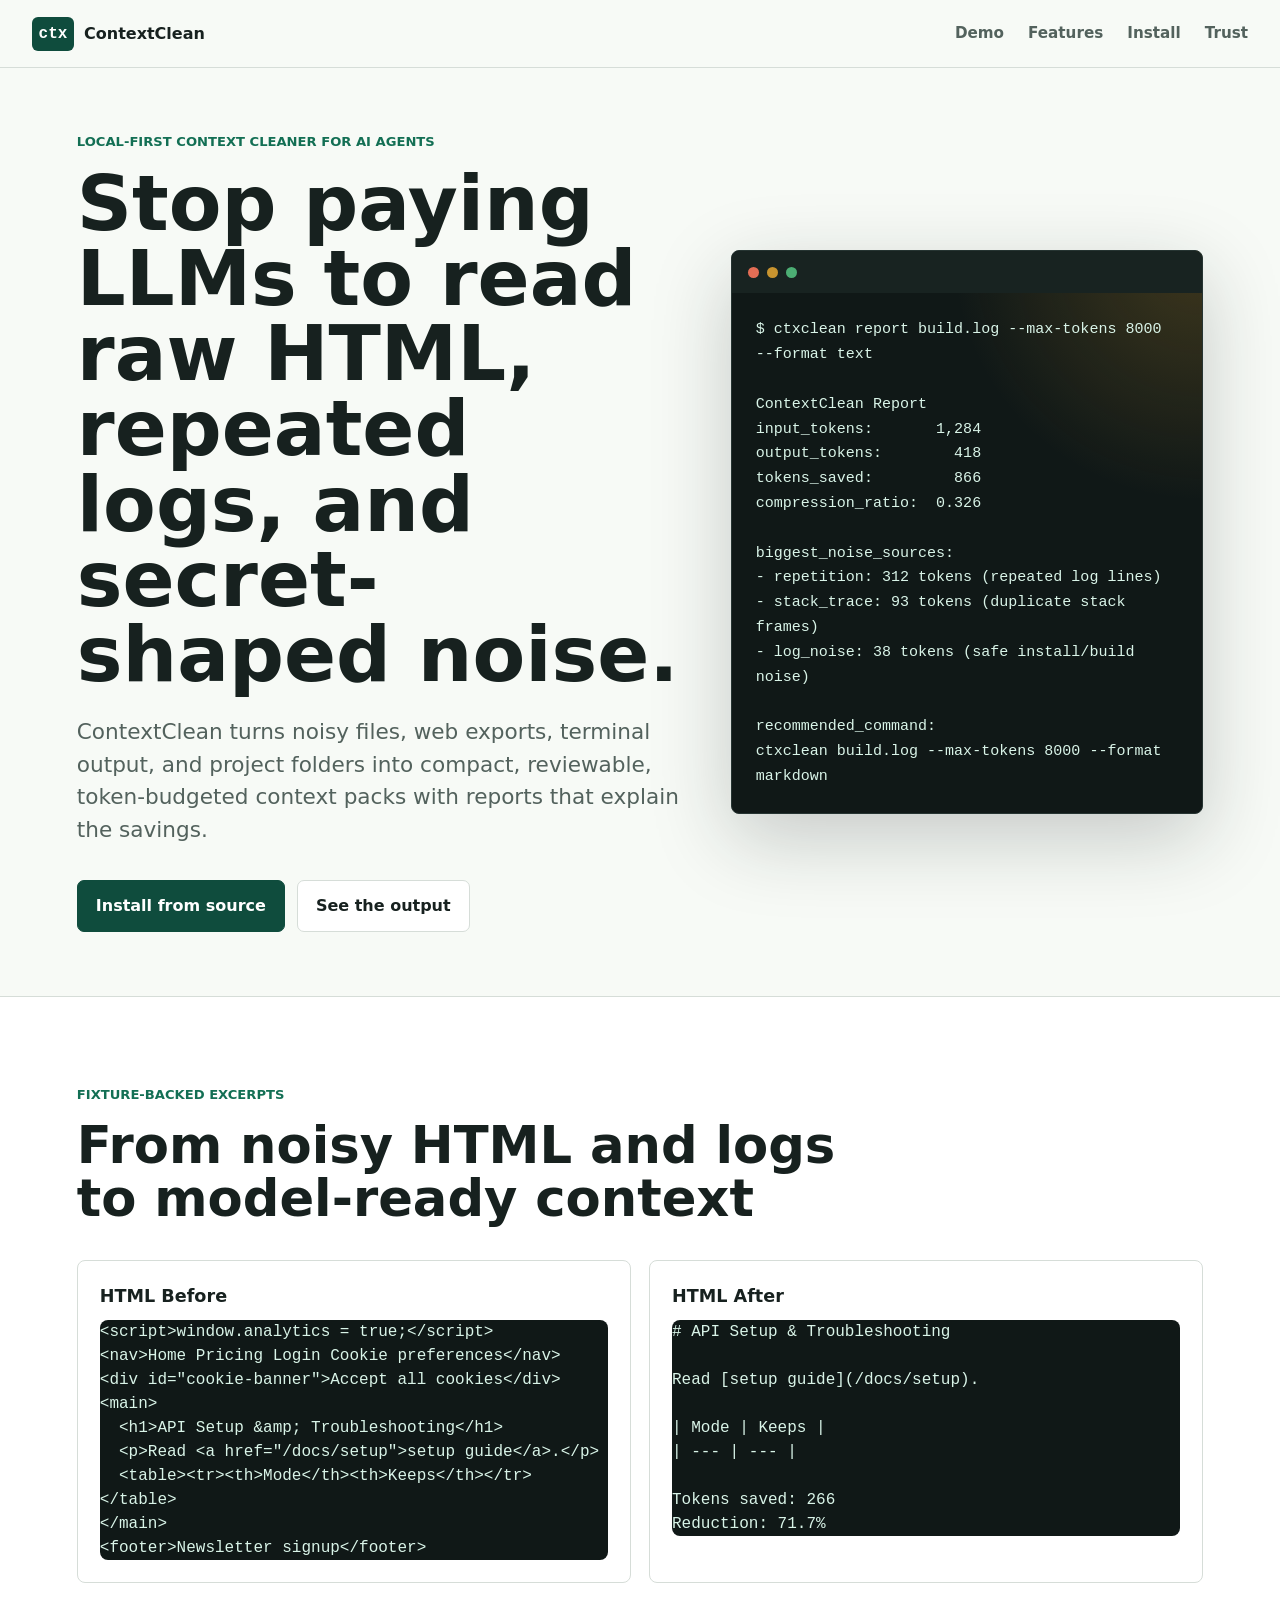
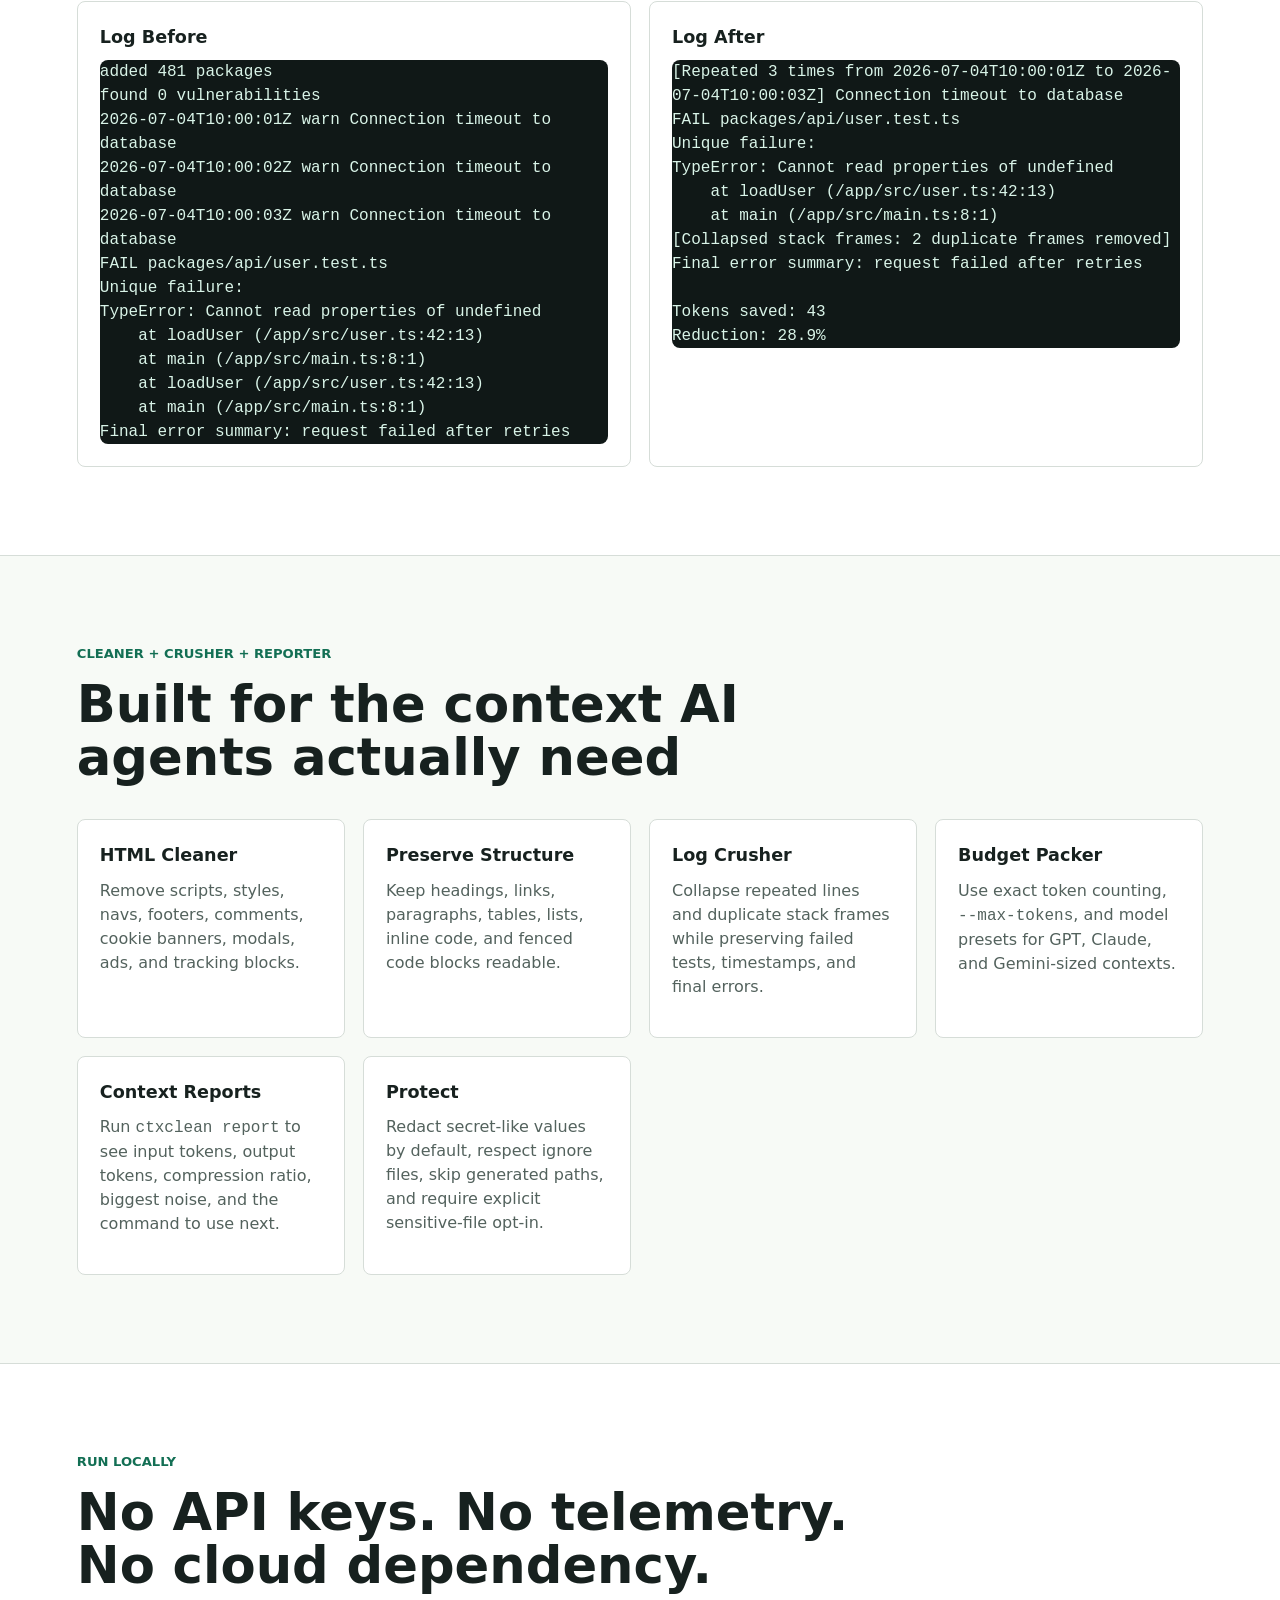
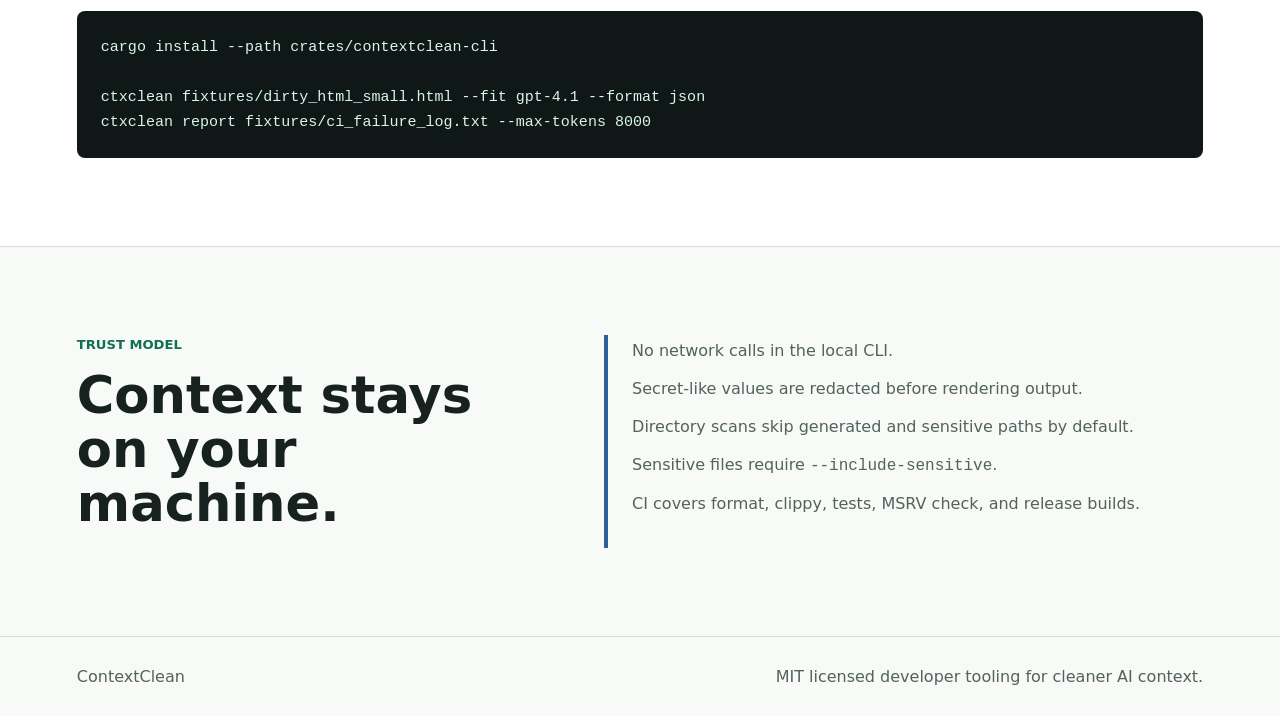
==== commit 3706e79e: "Fix verification edge cases and site examples" ====
--- a/site/index.html
+++ b/site/index.html
@@ -45,7 +45,7 @@
             <span></span>
             <span></span>
           </div>
-          <pre><code>$ ctxclean report build.log --max-tokens 8000
+          <pre><code>$ ctxclean report build.log --max-tokens 8000 --format text
 
 ContextClean Report
 input_tokens:       1,284
@@ -90,8 +90,8 @@
 | Mode | Keeps |
 | --- | --- |
 
-Tokens saved: 211
-Reduction: 65.7%</code></pre>
+Tokens saved: 266
+Reduction: 71.7%</code></pre>
           </article>
           <article>
             <h3>Log Before</h3>
@@ -113,14 +113,15 @@
             <h3>Log After</h3>
             <pre><code>[Repeated 3 times from 2026-07-04T10:00:01Z to 2026-07-04T10:00:03Z] Connection timeout to database
 FAIL packages/api/user.test.ts
+Unique failure:
 TypeError: Cannot read properties of undefined
     at loadUser (/app/src/user.ts:42:13)
     at main (/app/src/main.ts:8:1)
 [Collapsed stack frames: 2 duplicate frames removed]
 Final error summary: request failed after retries
 
-Tokens saved: 35
-Reduction: 27.3%</code></pre>
+Tokens saved: 43
+Reduction: 28.9%</code></pre>
           </article>
         </div>
       </section>
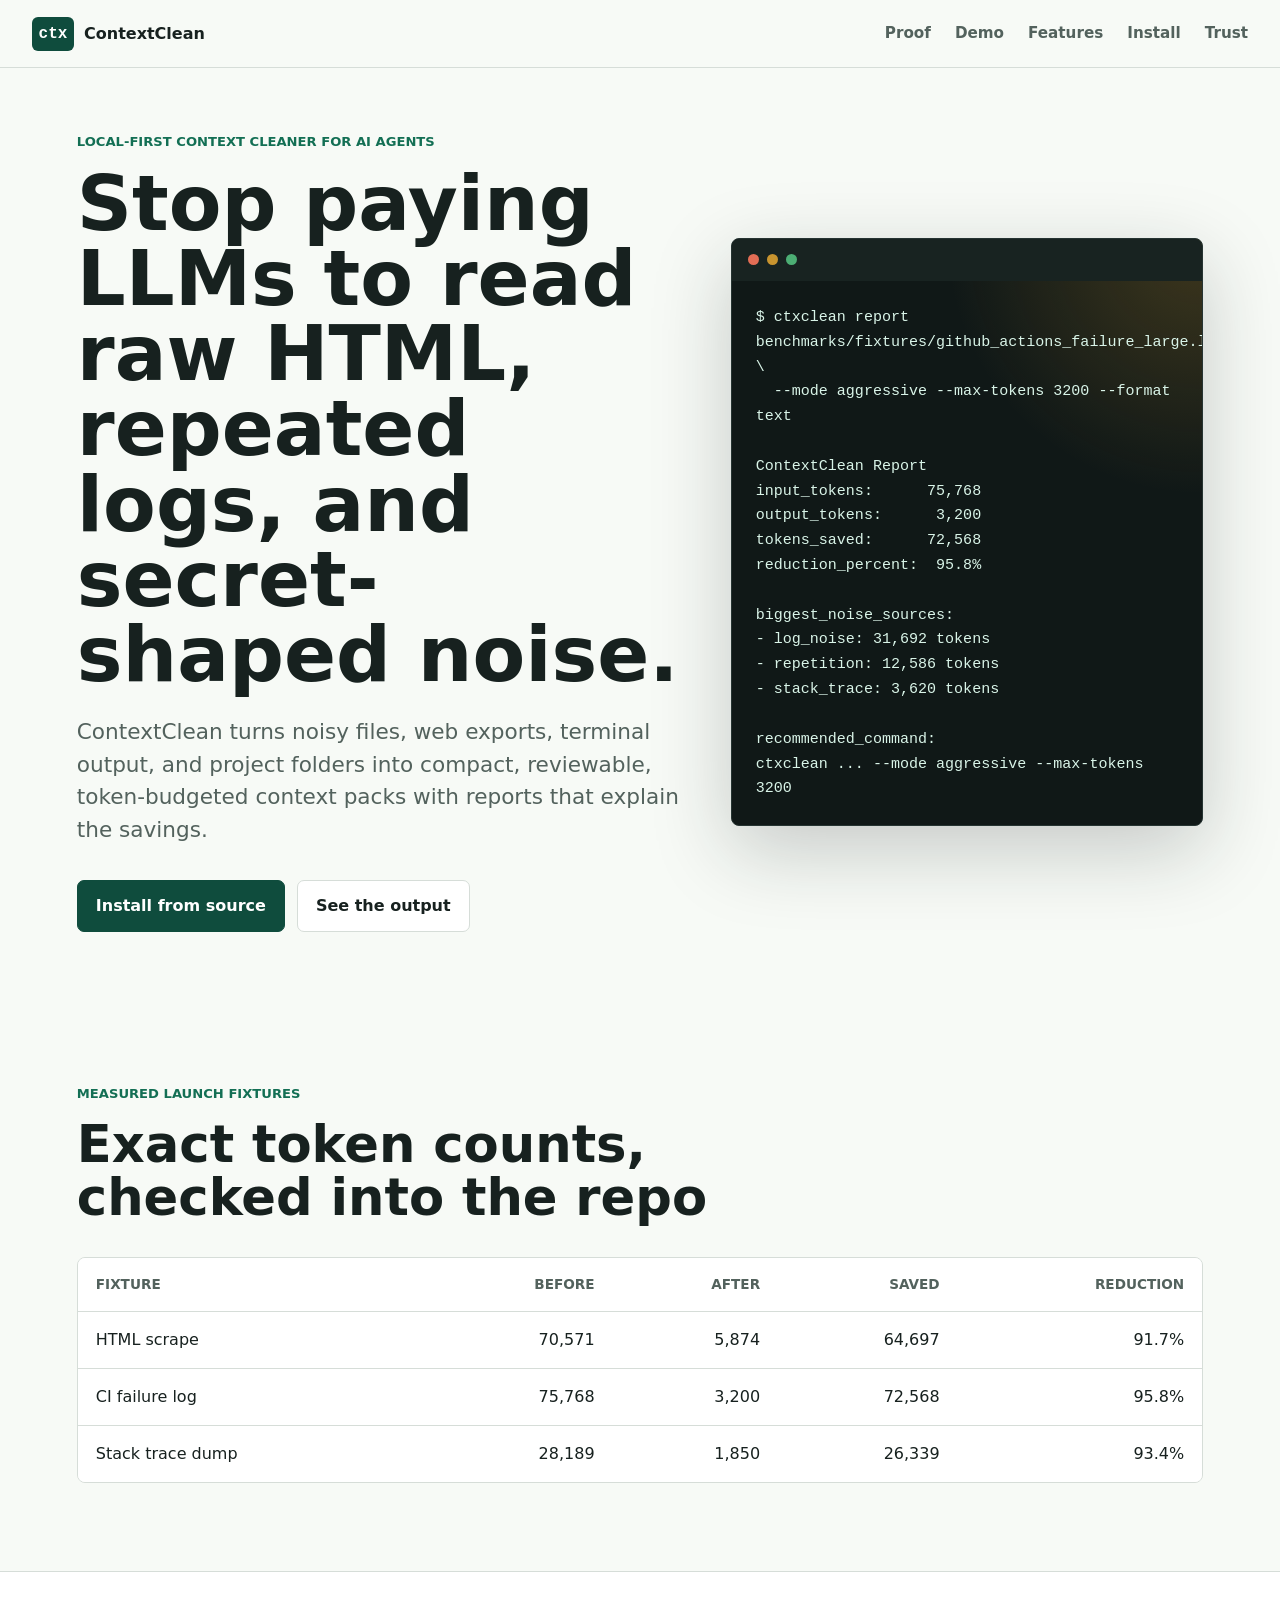
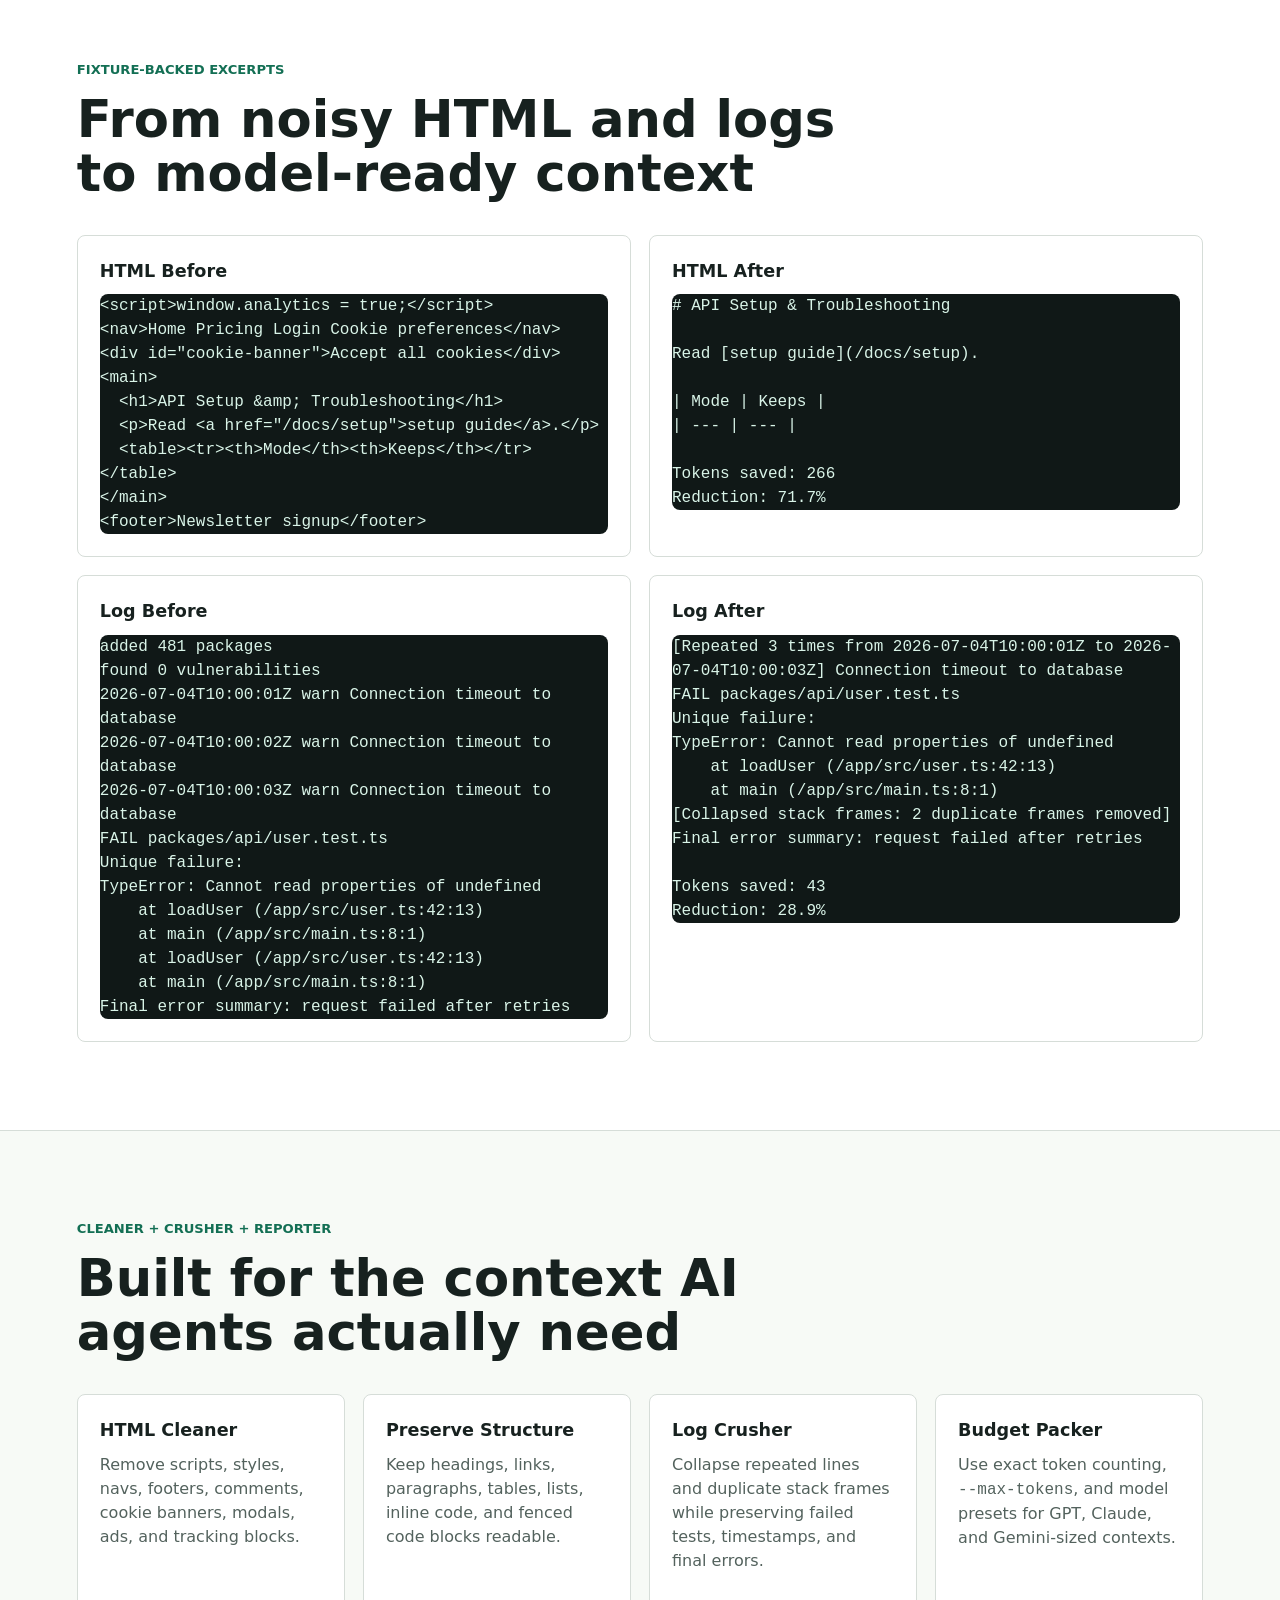
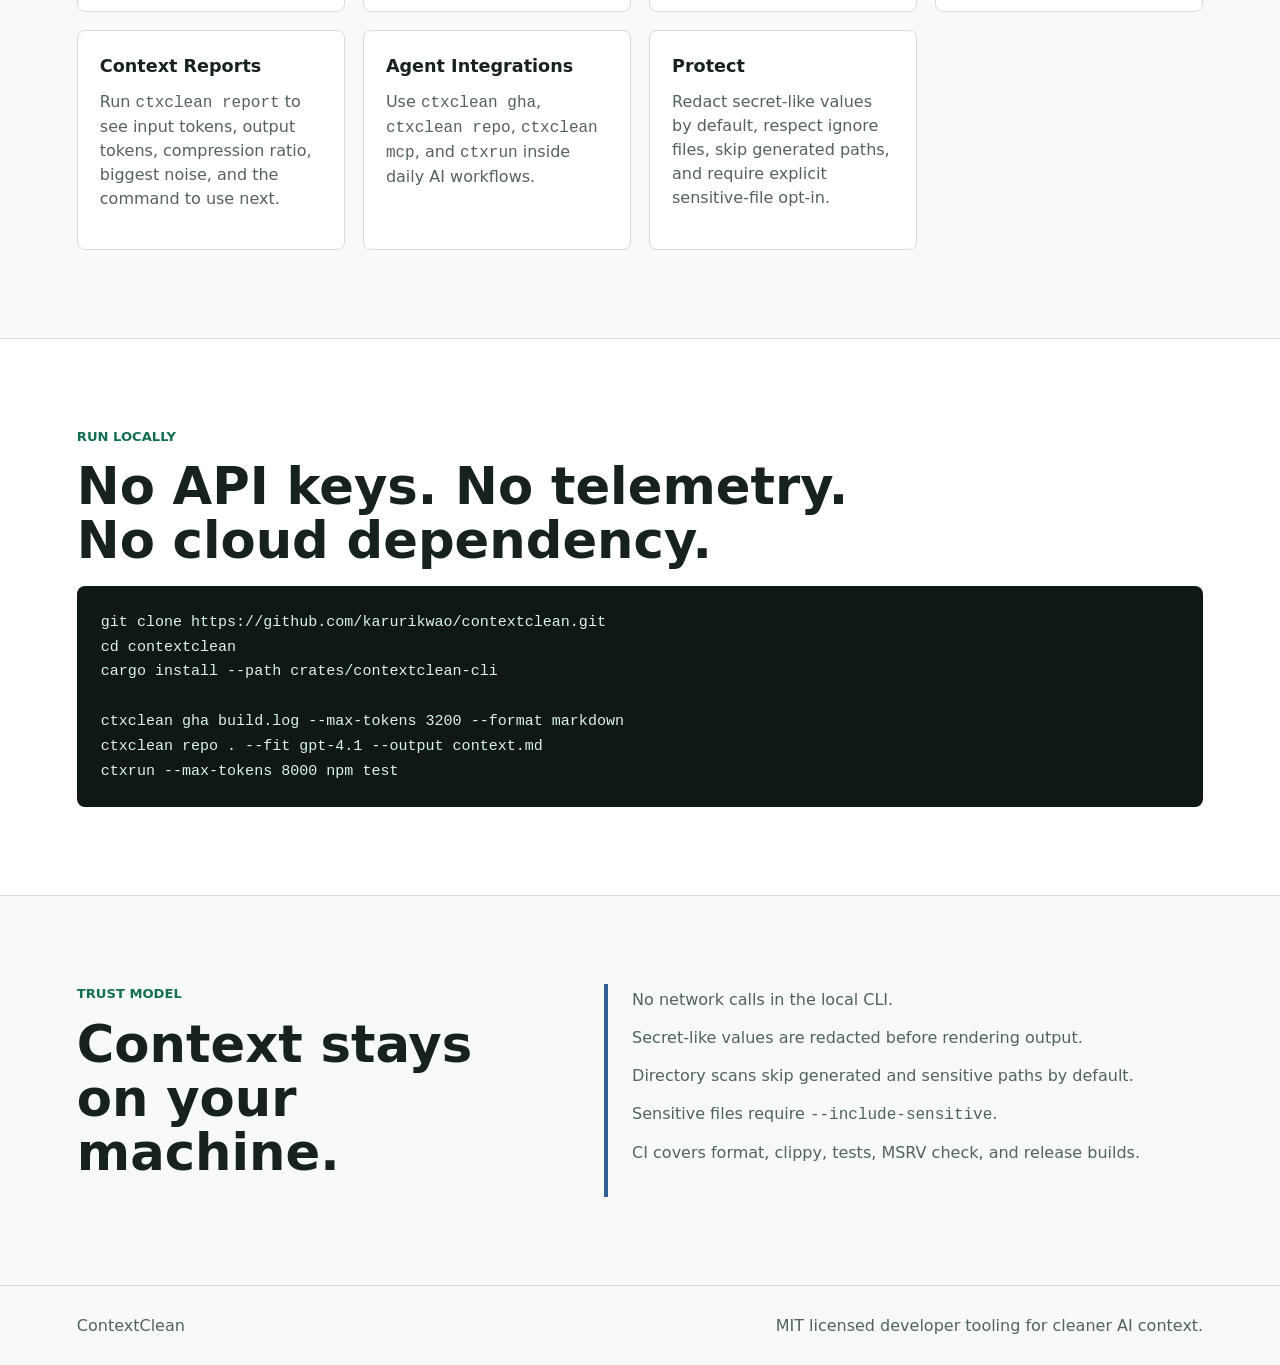
==== commit 81999343: "Implement agent workflow integrations and launch assets" ====
--- a/site/index.html
+++ b/site/index.html
@@ -17,6 +17,7 @@
         <span>ContextClean</span>
       </a>
       <nav aria-label="Primary">
+        <a href="#proof">Proof</a>
         <a href="#demo">Demo</a>
         <a href="#features">Features</a>
         <a href="#install">Install</a>
@@ -45,21 +46,65 @@
             <span></span>
             <span></span>
           </div>
-          <pre><code>$ ctxclean report build.log --max-tokens 8000 --format text
+          <pre><code>$ ctxclean report benchmarks/fixtures/github_actions_failure_large.log \
+  --mode aggressive --max-tokens 3200 --format text
 
 ContextClean Report
-input_tokens:       1,284
-output_tokens:        418
-tokens_saved:         866
-compression_ratio:  0.326
+input_tokens:      75,768
+output_tokens:      3,200
+tokens_saved:      72,568
+reduction_percent:  95.8%
 
 biggest_noise_sources:
-- repetition: 312 tokens (repeated log lines)
-- stack_trace: 93 tokens (duplicate stack frames)
-- log_noise: 38 tokens (safe install/build noise)
+- log_noise: 31,692 tokens
+- repetition: 12,586 tokens
+- stack_trace: 3,620 tokens
 
 recommended_command:
-ctxclean build.log --max-tokens 8000 --format markdown</code></pre>
+ctxclean ... --mode aggressive --max-tokens 3200</code></pre>
+        </div>
+      </section>
+
+      <section id="proof" class="proof">
+        <div class="section-heading">
+          <p class="eyebrow">Measured launch fixtures</p>
+          <h2>Exact token counts, checked into the repo</h2>
+        </div>
+        <div class="metric-table" role="region" aria-label="Benchmark token reductions">
+          <table>
+            <thead>
+              <tr>
+                <th>Fixture</th>
+                <th>Before</th>
+                <th>After</th>
+                <th>Saved</th>
+                <th>Reduction</th>
+              </tr>
+            </thead>
+            <tbody>
+              <tr>
+                <td>HTML scrape</td>
+                <td>70,571</td>
+                <td>5,874</td>
+                <td>64,697</td>
+                <td>91.7%</td>
+              </tr>
+              <tr>
+                <td>CI failure log</td>
+                <td>75,768</td>
+                <td>3,200</td>
+                <td>72,568</td>
+                <td>95.8%</td>
+              </tr>
+              <tr>
+                <td>Stack trace dump</td>
+                <td>28,189</td>
+                <td>1,850</td>
+                <td>26,339</td>
+                <td>93.4%</td>
+              </tr>
+            </tbody>
+          </table>
         </div>
       </section>
 
@@ -153,6 +198,10 @@
             <p>Run <code>ctxclean report</code> to see input tokens, output tokens, compression ratio, biggest noise, and the command to use next.</p>
           </article>
           <article>
+            <h3>Agent Integrations</h3>
+            <p>Use <code>ctxclean gha</code>, <code>ctxclean repo</code>, <code>ctxclean mcp</code>, and <code>ctxrun</code> inside daily AI workflows.</p>
+          </article>
+          <article>
             <h3>Protect</h3>
             <p>Redact secret-like values by default, respect ignore files, skip generated paths, and require explicit sensitive-file opt-in.</p>
           </article>
@@ -164,10 +213,13 @@
           <p class="eyebrow">Run locally</p>
           <h2>No API keys. No telemetry. No cloud dependency.</h2>
         </div>
-        <pre class="install"><code>cargo install --path crates/contextclean-cli
-
-ctxclean fixtures/dirty_html_small.html --fit gpt-4.1 --format json
-ctxclean report fixtures/ci_failure_log.txt --max-tokens 8000</code></pre>
+        <pre class="install"><code>git clone https://github.com/karurikwao/contextclean.git
+cd contextclean
+cargo install --path crates/contextclean-cli
+
+ctxclean gha build.log --max-tokens 3200 --format markdown
+ctxclean repo . --fit gpt-4.1 --output context.md
+ctxrun --max-tokens 8000 npm test</code></pre>
       </section>
 
       <section id="trust" class="trust">
--- a/site/styles.css
+++ b/site/styles.css
@@ -215,6 +215,7 @@
 
 .band,
 .features,
+.proof,
 .trust {
   padding: 88px clamp(24px, 6vw, 96px);
 }
@@ -227,6 +228,11 @@
 
 .section-heading {
   max-width: 820px;
+}
+
+.section-copy {
+  color: var(--muted);
+  max-width: 680px;
 }
 
 .comparison {
@@ -263,6 +269,43 @@
   color: var(--muted);
 }
 
+.metric-table {
+  border: 1px solid var(--line);
+  border-radius: 8px;
+  margin-top: 32px;
+  overflow-x: auto;
+}
+
+.metric-table table {
+  background: var(--panel);
+  border-collapse: collapse;
+  min-width: 680px;
+  width: 100%;
+}
+
+.metric-table th,
+.metric-table td {
+  border-bottom: 1px solid var(--line);
+  padding: 16px 18px;
+  text-align: right;
+  white-space: nowrap;
+}
+
+.metric-table th:first-child,
+.metric-table td:first-child {
+  text-align: left;
+}
+
+.metric-table th {
+  color: var(--muted);
+  font-size: 0.85rem;
+  text-transform: uppercase;
+}
+
+.metric-table tr:last-child td {
+  border-bottom: 0;
+}
+
 .trust {
   display: grid;
   gap: 48px;
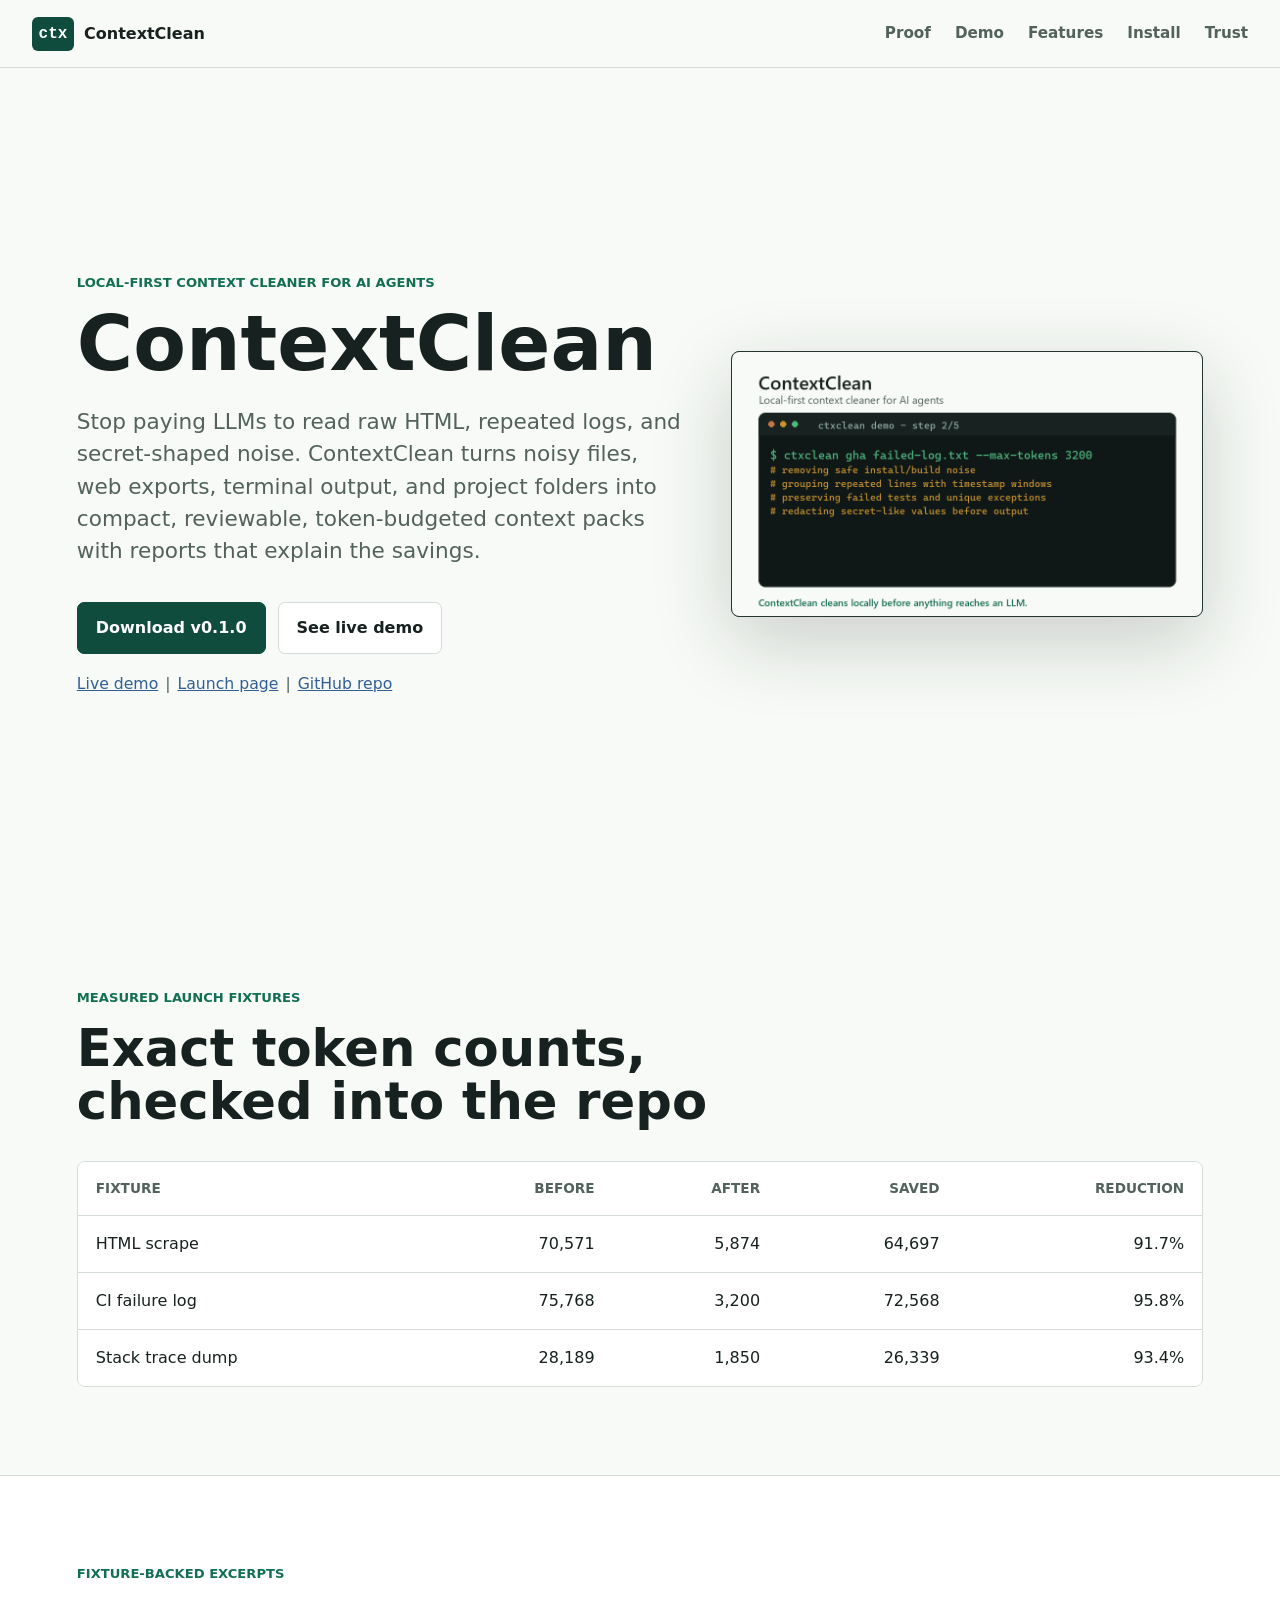
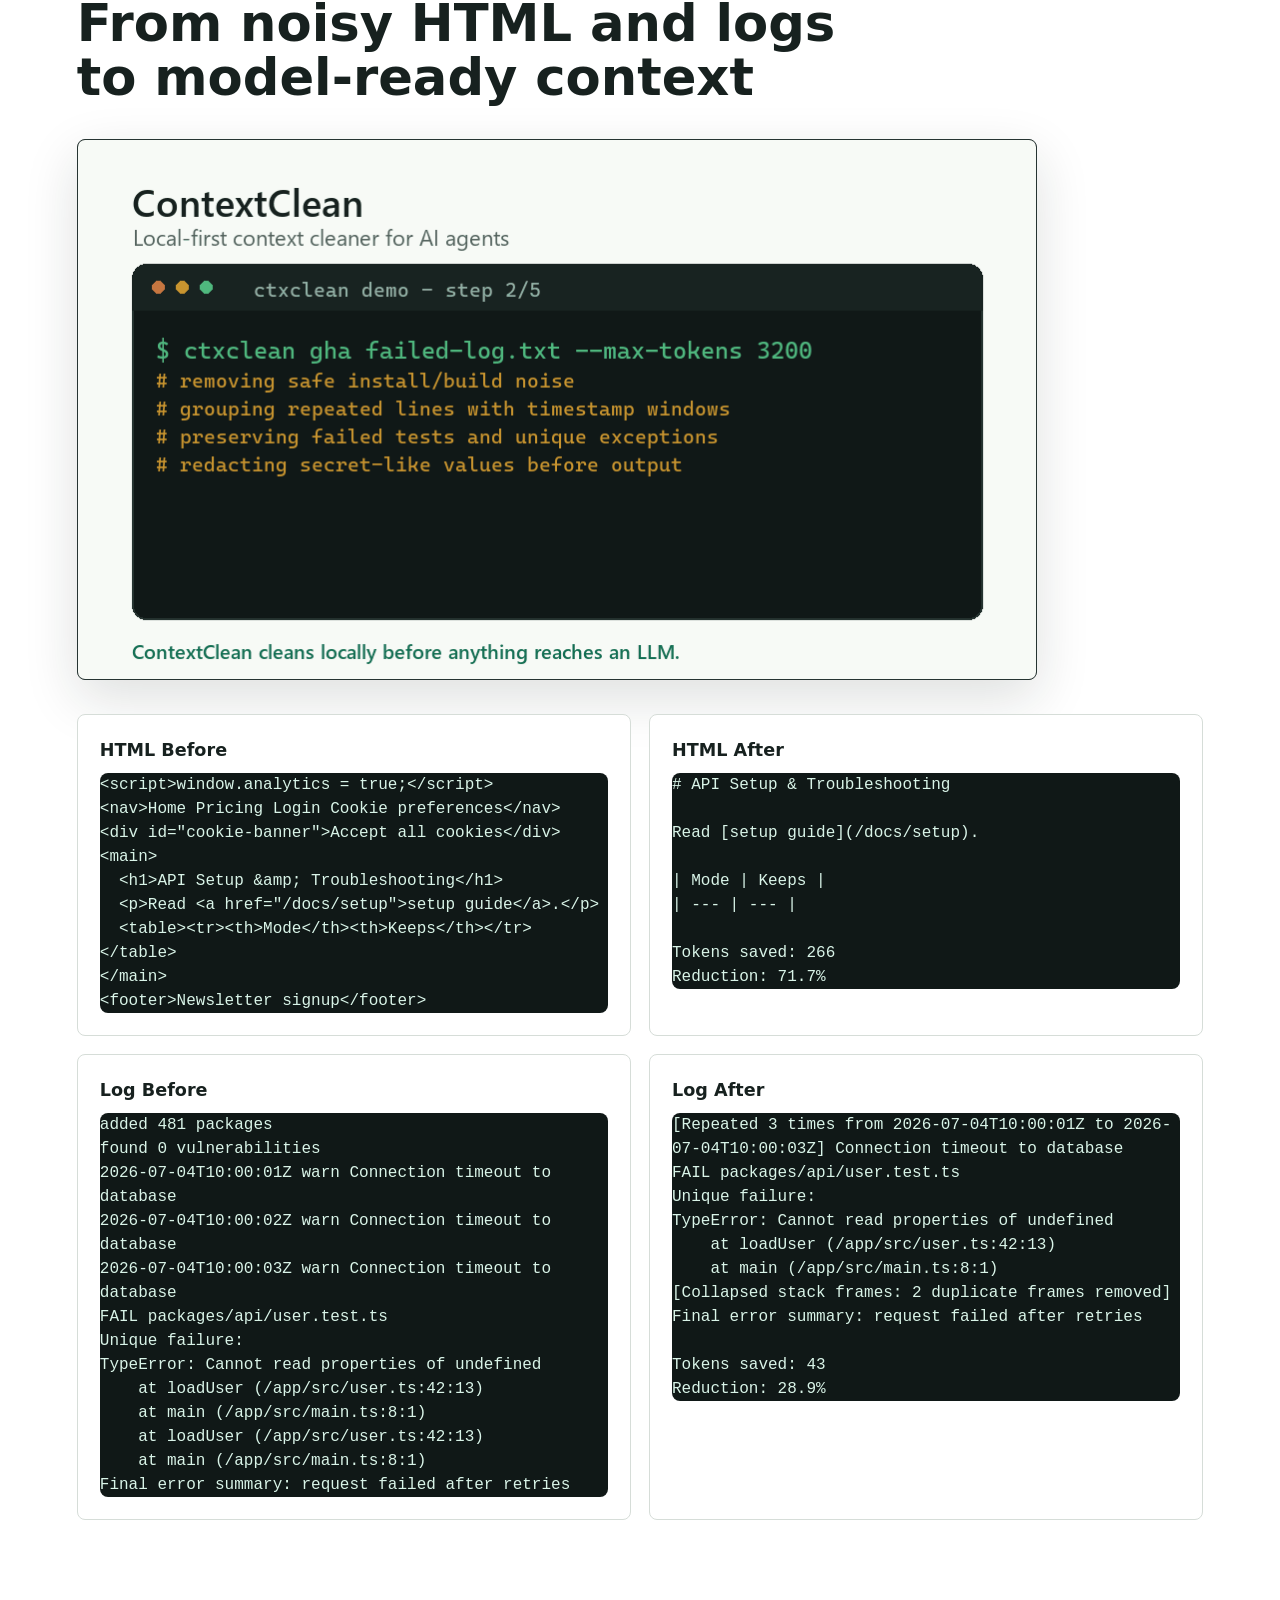
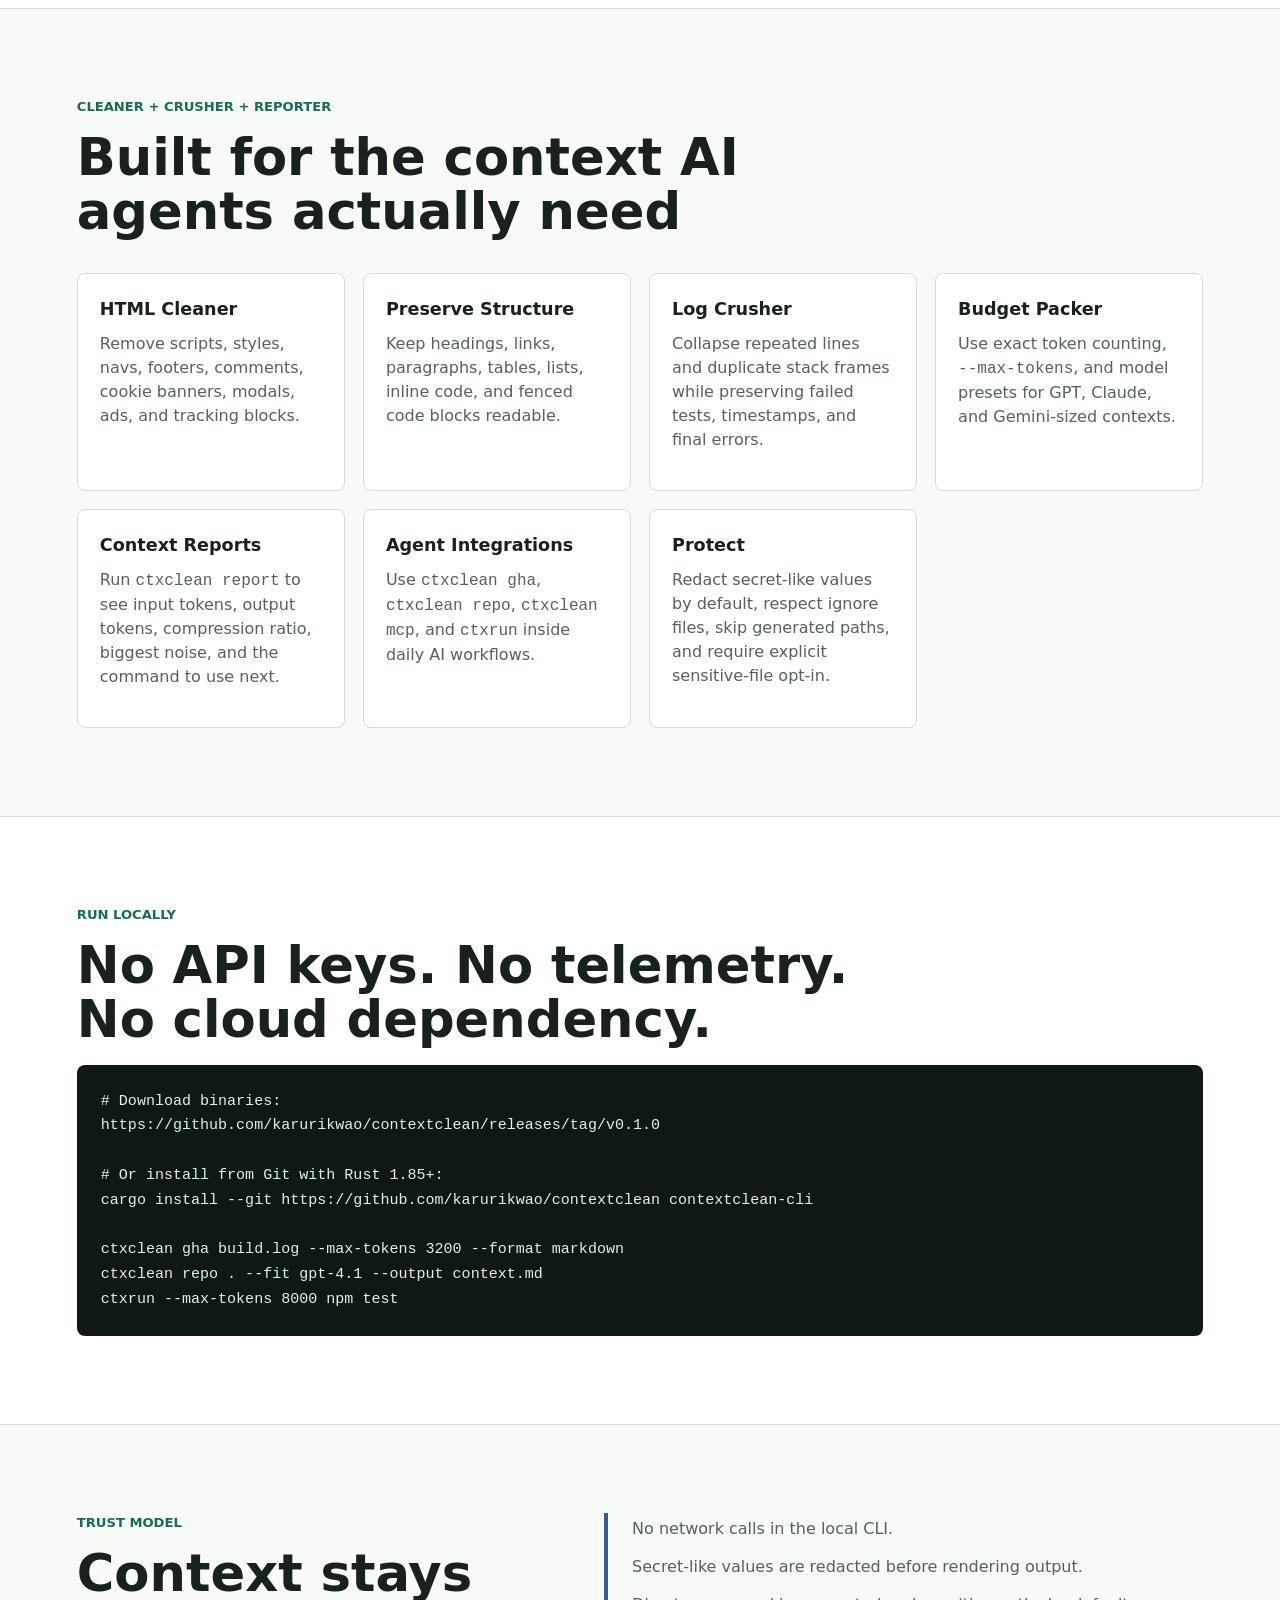
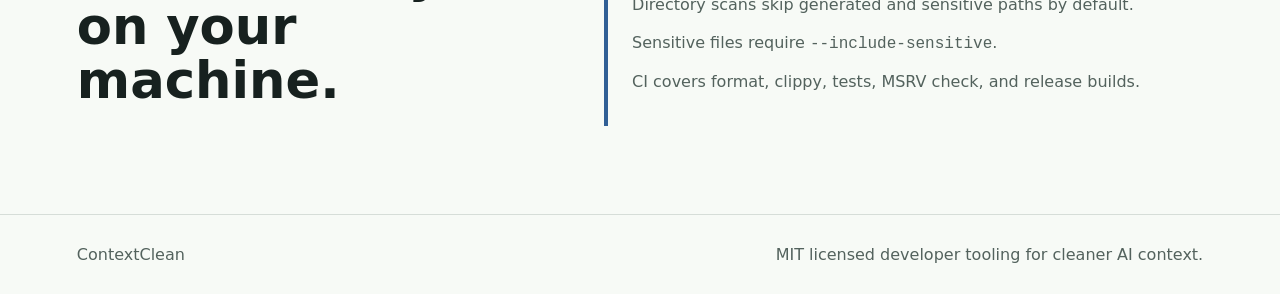
==== commit 3c3b8cf8: "Add launch page demo GIF and project links" ====
--- a/site/index.html
+++ b/site/index.html
@@ -29,40 +29,33 @@
       <section class="hero">
         <div class="hero-copy">
           <p class="eyebrow">Local-first context cleaner for AI agents</p>
-          <h1>Stop paying LLMs to read raw HTML, repeated logs, and secret-shaped noise.</h1>
+          <h1>ContextClean</h1>
           <p class="lede">
-            ContextClean turns noisy files, web exports, terminal output, and project folders into
-            compact, reviewable, token-budgeted context packs with reports that explain the savings.
+            Stop paying LLMs to read raw HTML, repeated logs, and secret-shaped noise. ContextClean
+            turns noisy files, web exports, terminal output, and project folders into compact,
+            reviewable, token-budgeted context packs with reports that explain the savings.
           </p>
           <div class="actions" aria-label="Primary actions">
-            <a class="button primary" href="#install">Install from source</a>
-            <a class="button secondary" href="#demo">See the output</a>
+            <a class="button primary" href="https://github.com/karurikwao/contextclean/releases/tag/v0.1.0">Download v0.1.0</a>
+            <a class="button secondary" href="#demo">See live demo</a>
           </div>
-        </div>
-
-        <div class="terminal-visual" aria-label="Terminal demo preview">
-          <div class="terminal-bar">
-            <span></span>
-            <span></span>
-            <span></span>
+          <div class="launch-links" aria-label="Project links">
+            <a href="#demo">Live demo</a>
+            <span aria-hidden="true">|</span>
+            <a href="https://contextclean.pages.dev/">Launch page</a>
+            <span aria-hidden="true">|</span>
+            <a href="https://github.com/karurikwao/contextclean">GitHub repo</a>
           </div>
-          <pre><code>$ ctxclean report benchmarks/fixtures/github_actions_failure_large.log \
-  --mode aggressive --max-tokens 3200 --format text
-
-ContextClean Report
-input_tokens:      75,768
-output_tokens:      3,200
-tokens_saved:      72,568
-reduction_percent:  95.8%
-
-biggest_noise_sources:
-- log_noise: 31,692 tokens
-- repetition: 12,586 tokens
-- stack_trace: 3,620 tokens
-
-recommended_command:
-ctxclean ... --mode aggressive --max-tokens 3200</code></pre>
-        </div>
+        </div>
+
+        <figure class="demo-gif hero-demo">
+          <img
+            src="./assets/contextclean-demo.gif"
+            width="960"
+            height="540"
+            alt="Animated terminal demo showing ContextClean cleaning a failed CI log, preserving the unique failure, and reducing 75,768 tokens to 3,200 tokens."
+          />
+        </figure>
       </section>
 
       <section id="proof" class="proof">
@@ -113,6 +106,14 @@
           <p class="eyebrow">Fixture-backed excerpts</p>
           <h2>From noisy HTML and logs to model-ready context</h2>
         </div>
+        <figure class="demo-gif demo-gif-inline">
+          <img
+            src="./assets/contextclean-demo.gif"
+            width="960"
+            height="540"
+            alt="Looping ContextClean terminal workflow showing log cleanup and token savings."
+          />
+        </figure>
         <div class="comparison">
           <article>
             <h3>HTML Before</h3>
@@ -213,9 +214,11 @@
           <p class="eyebrow">Run locally</p>
           <h2>No API keys. No telemetry. No cloud dependency.</h2>
         </div>
-        <pre class="install"><code>git clone https://github.com/karurikwao/contextclean.git
-cd contextclean
-cargo install --path crates/contextclean-cli
+        <pre class="install"><code># Download binaries:
+https://github.com/karurikwao/contextclean/releases/tag/v0.1.0
+
+# Or install from Git with Rust 1.85+:
+cargo install --git https://github.com/karurikwao/contextclean contextclean-cli
 
 ctxclean gha build.log --max-tokens 3200 --format markdown
 ctxclean repo . --fit gpt-4.1 --output context.md
--- a/site/styles.css
+++ b/site/styles.css
@@ -157,43 +157,48 @@
   color: var(--ink);
 }
 
-.terminal-visual {
-  background:
-    radial-gradient(circle at top right, rgba(200, 148, 47, 0.25), transparent 34%),
-    var(--code);
+.launch-links {
+  align-items: center;
+  color: var(--blue);
+  display: flex;
+  flex-wrap: wrap;
+  font-size: 0.98rem;
+  gap: 7px;
+  margin-top: 18px;
+}
+
+.launch-links a {
+  color: var(--blue);
+}
+
+.launch-links span {
+  color: var(--muted);
+}
+
+.demo-gif {
+  background: var(--code);
   border: 1px solid #263432;
   border-radius: 8px;
-  box-shadow: 0 24px 80px rgba(23, 33, 31, 0.22);
-  color: #d9f4e8;
+  box-shadow: 0 24px 80px rgba(23, 33, 31, 0.2);
+  margin: 0;
   overflow: hidden;
 }
 
-.terminal-bar {
-  align-items: center;
-  background: #182321;
-  display: flex;
-  gap: 8px;
-  height: 42px;
-  padding: 0 16px;
-}
-
-.terminal-bar span {
-  border-radius: 50%;
+.demo-gif img {
+  aspect-ratio: 16 / 9;
   display: block;
-  height: 11px;
-  width: 11px;
-}
-
-.terminal-bar span:nth-child(1) {
-  background: #e36d55;
-}
-
-.terminal-bar span:nth-child(2) {
-  background: var(--gold);
-}
-
-.terminal-bar span:nth-child(3) {
-  background: #4cae74;
+  height: auto;
+  width: 100%;
+}
+
+.hero-demo {
+  align-self: center;
+}
+
+.demo-gif-inline {
+  box-shadow: 0 18px 54px rgba(23, 33, 31, 0.14);
+  margin-top: 34px;
+  max-width: 960px;
 }
 
 pre {
@@ -206,7 +211,6 @@
   font-family: "Cascadia Code", "SFMono-Regular", Consolas, monospace;
 }
 
-.terminal-visual pre,
 .install {
   font-size: 0.94rem;
   line-height: 1.65;
@@ -358,6 +362,10 @@
     padding-top: 54px;
   }
 
+  .launch-links {
+    font-size: 0.95rem;
+  }
+
   footer {
     align-items: flex-start;
     flex-direction: column;
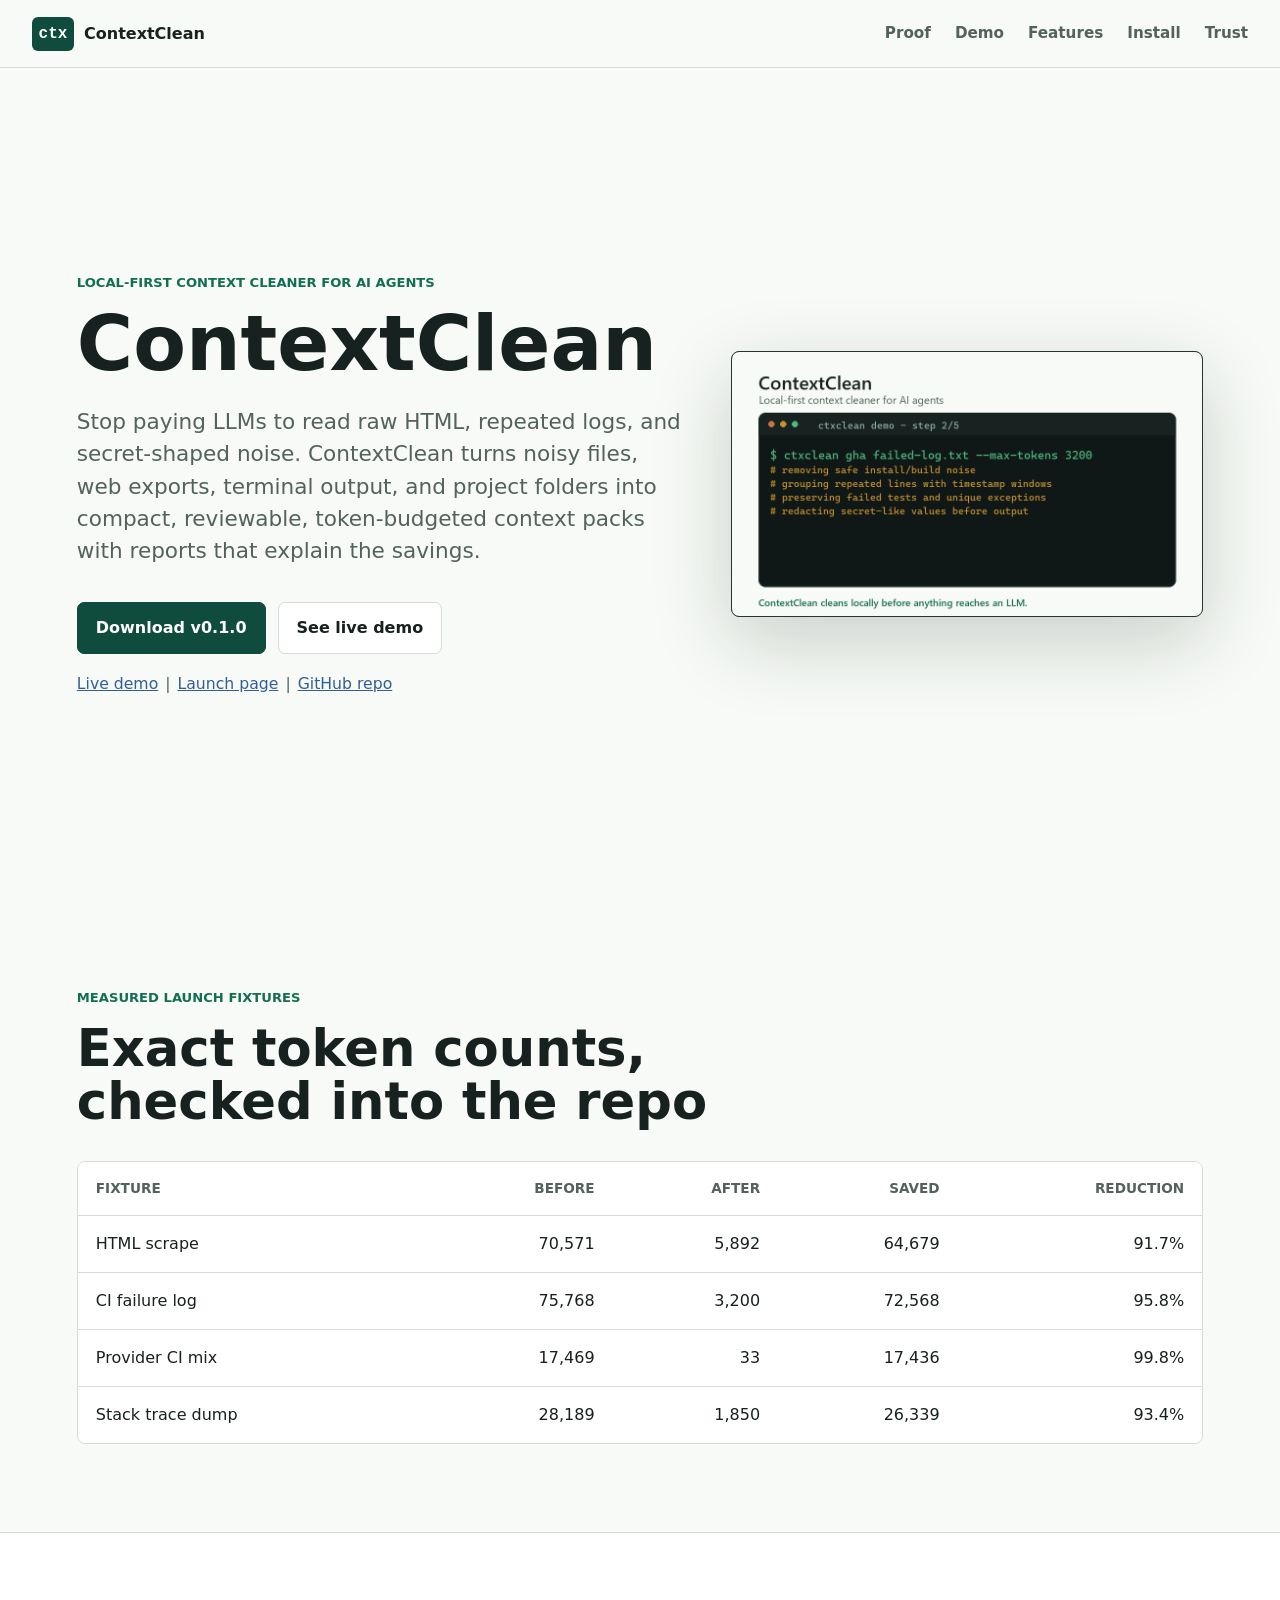
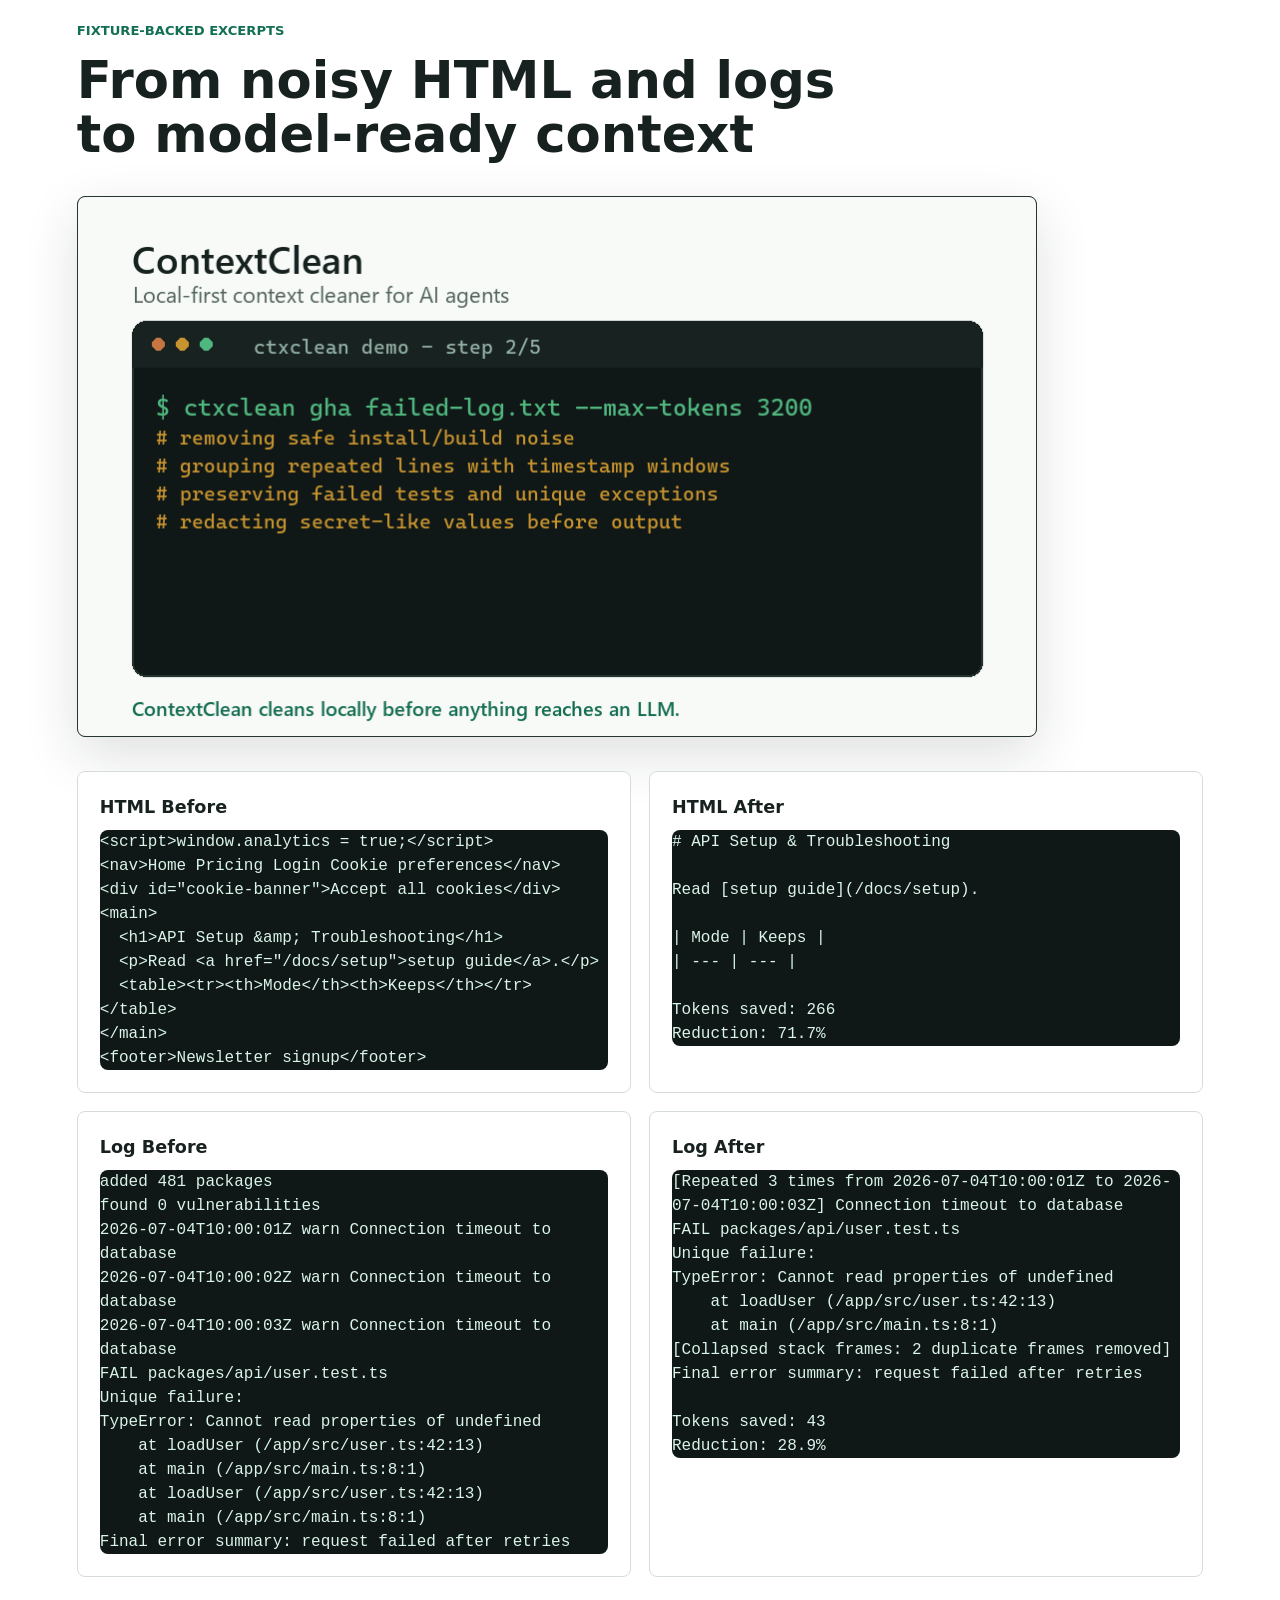
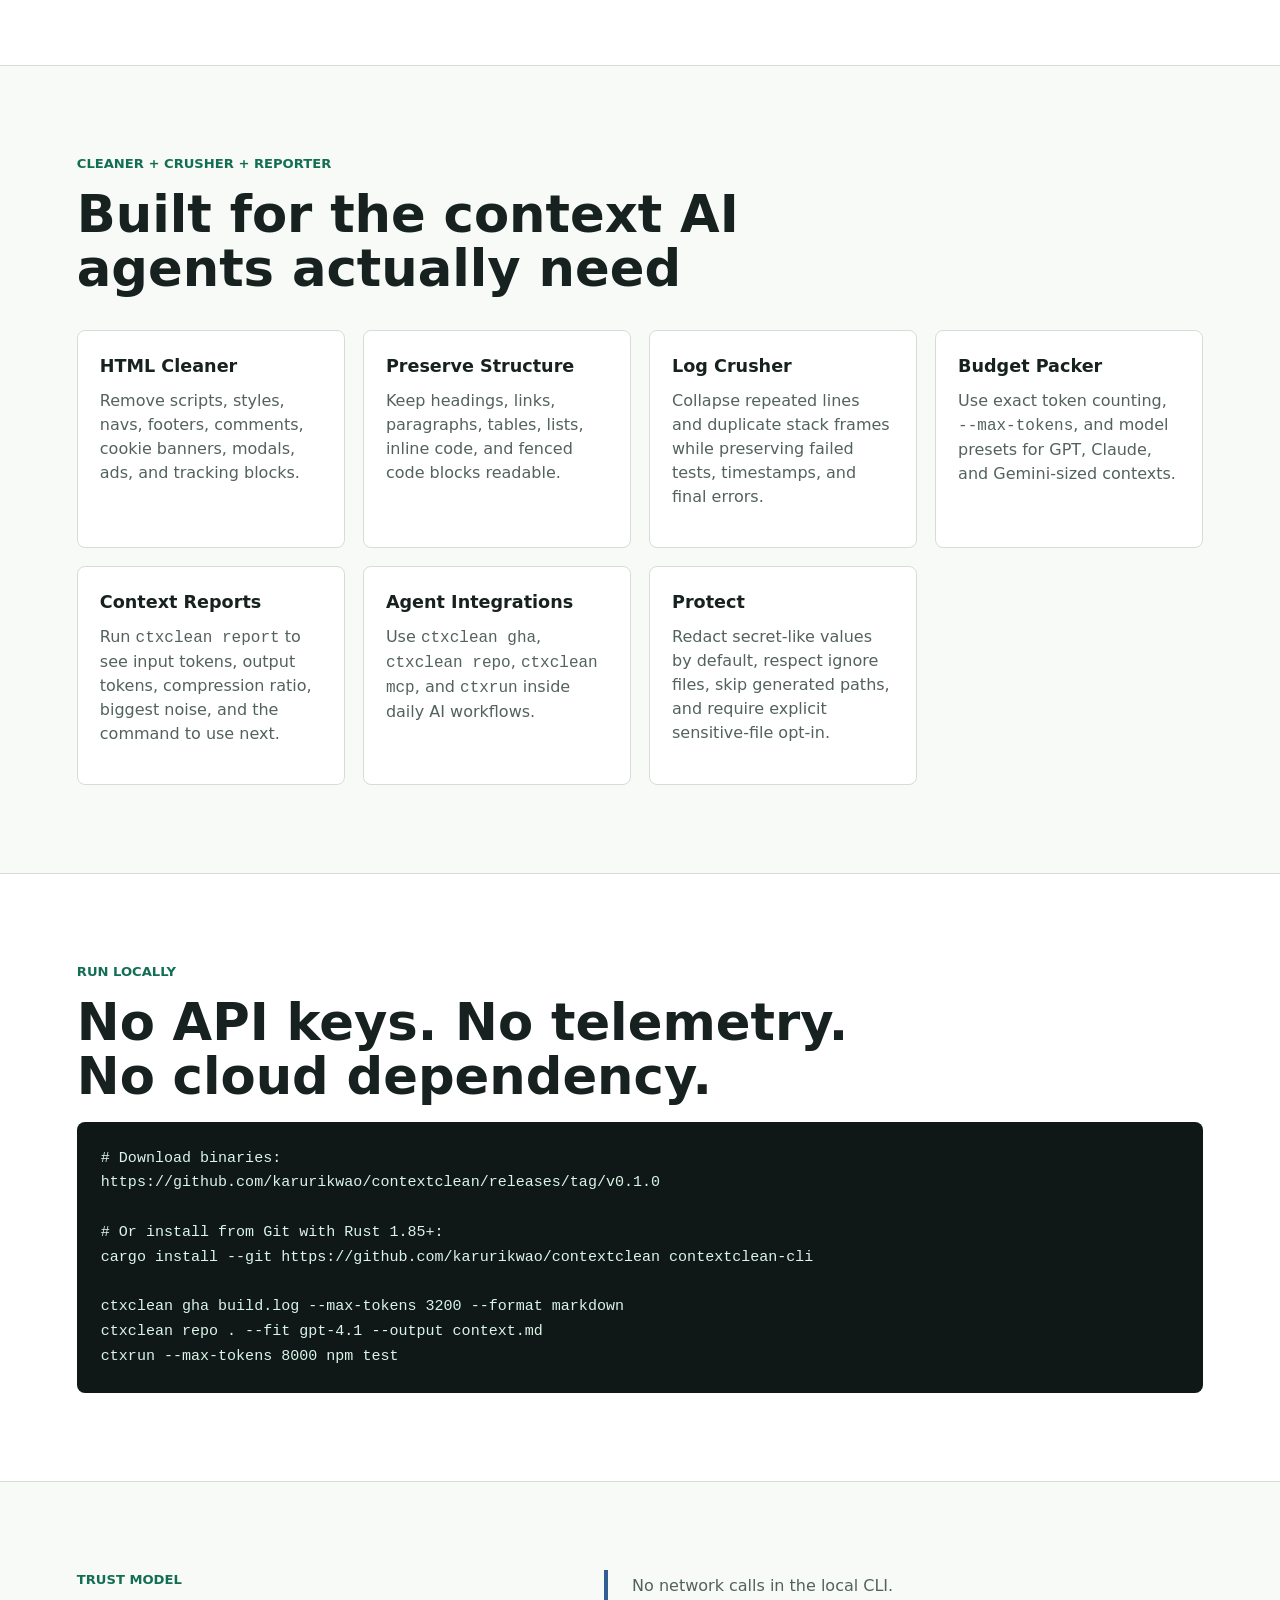
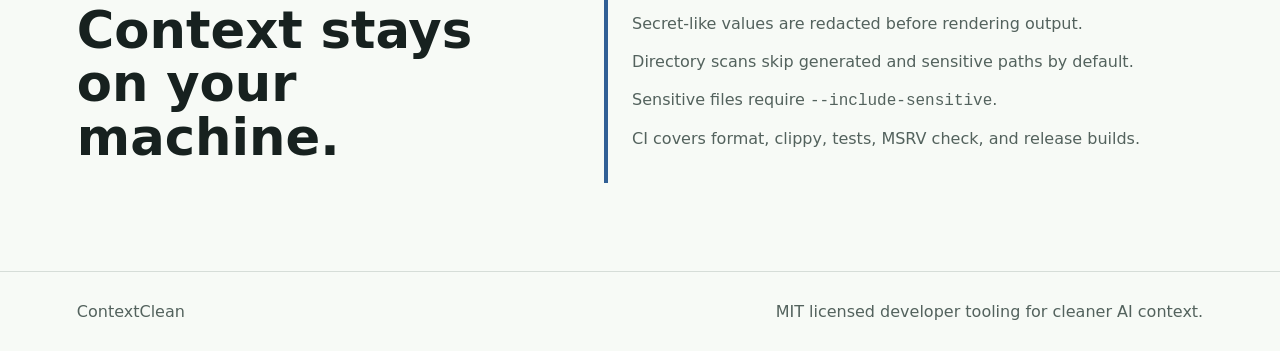
==== commit 7094f8e6: "Resolve V2 issue backlog" ====
--- a/site/index.html
+++ b/site/index.html
@@ -78,8 +78,8 @@
               <tr>
                 <td>HTML scrape</td>
                 <td>70,571</td>
-                <td>5,874</td>
-                <td>64,697</td>
+                <td>5,892</td>
+                <td>64,679</td>
                 <td>91.7%</td>
               </tr>
               <tr>
@@ -88,6 +88,13 @@
                 <td>3,200</td>
                 <td>72,568</td>
                 <td>95.8%</td>
+              </tr>
+              <tr>
+                <td>Provider CI mix</td>
+                <td>17,469</td>
+                <td>33</td>
+                <td>17,436</td>
+                <td>99.8%</td>
               </tr>
               <tr>
                 <td>Stack trace dump</td>
